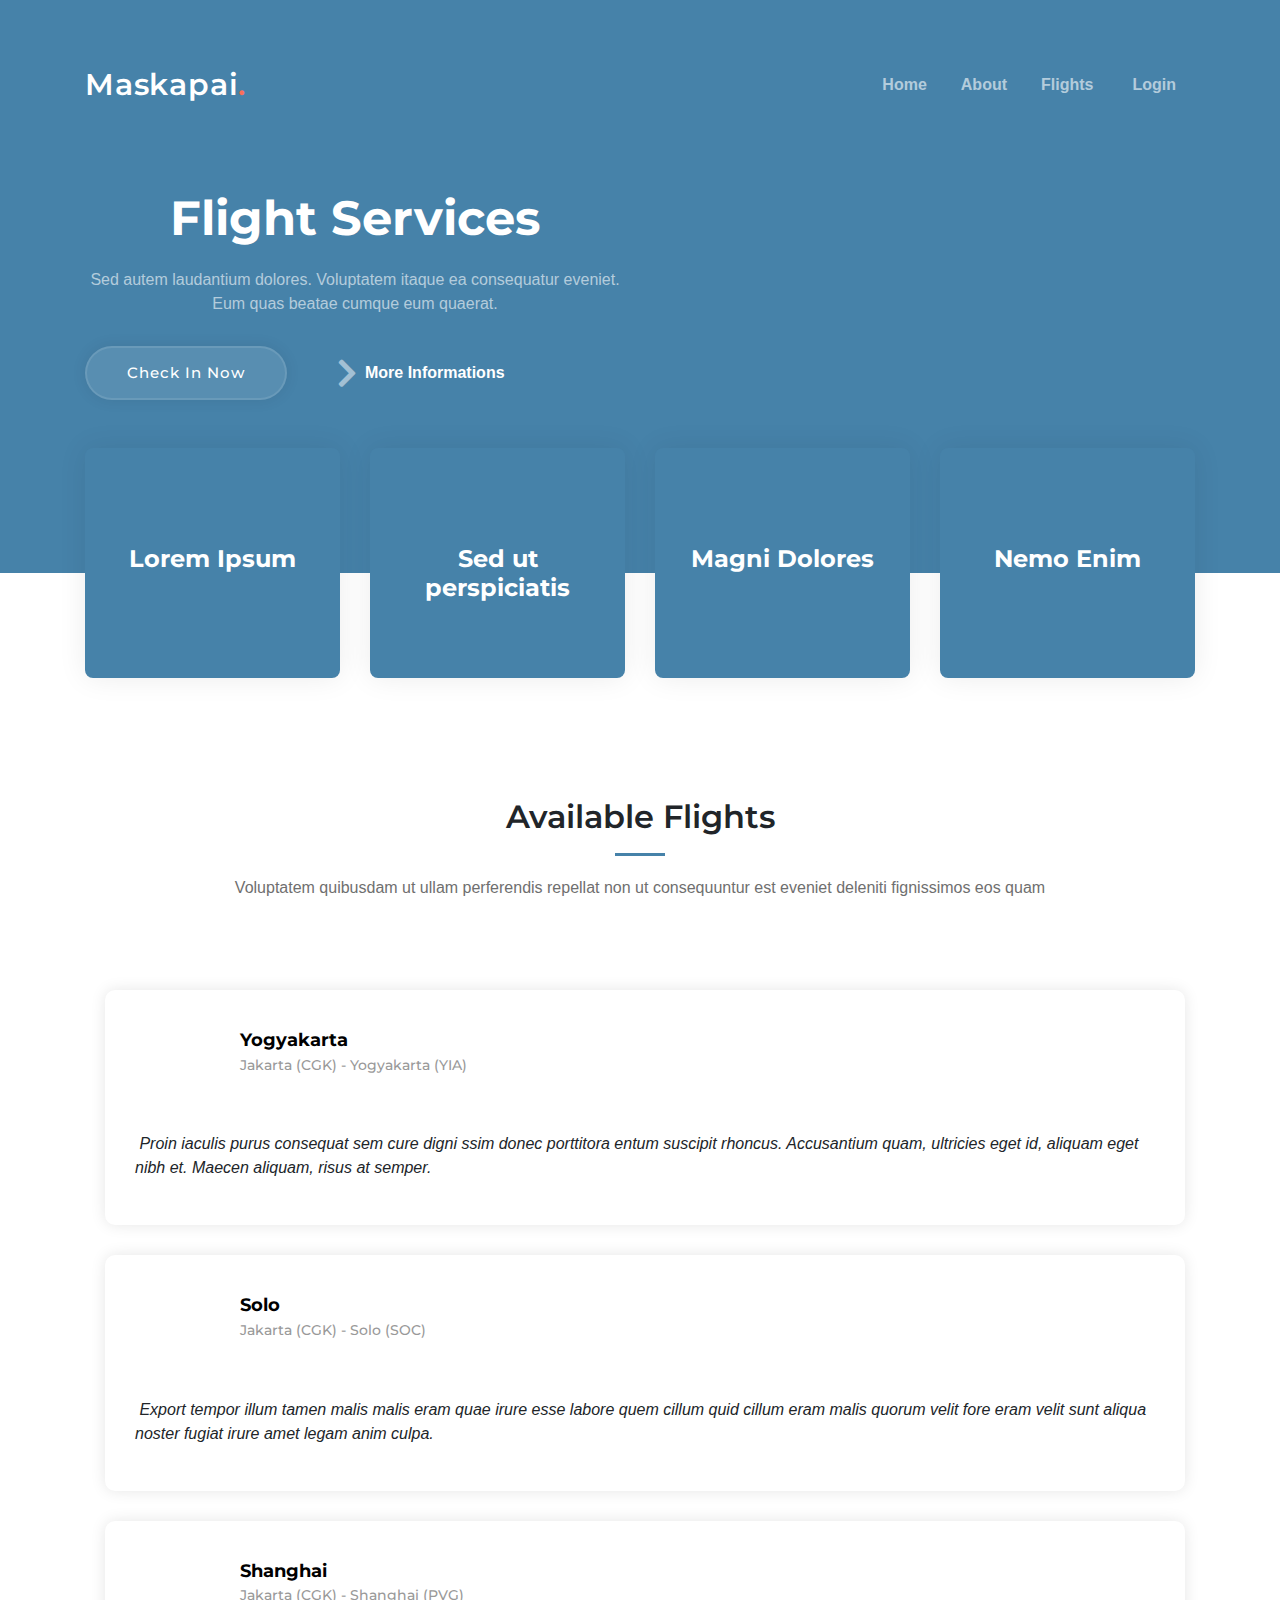
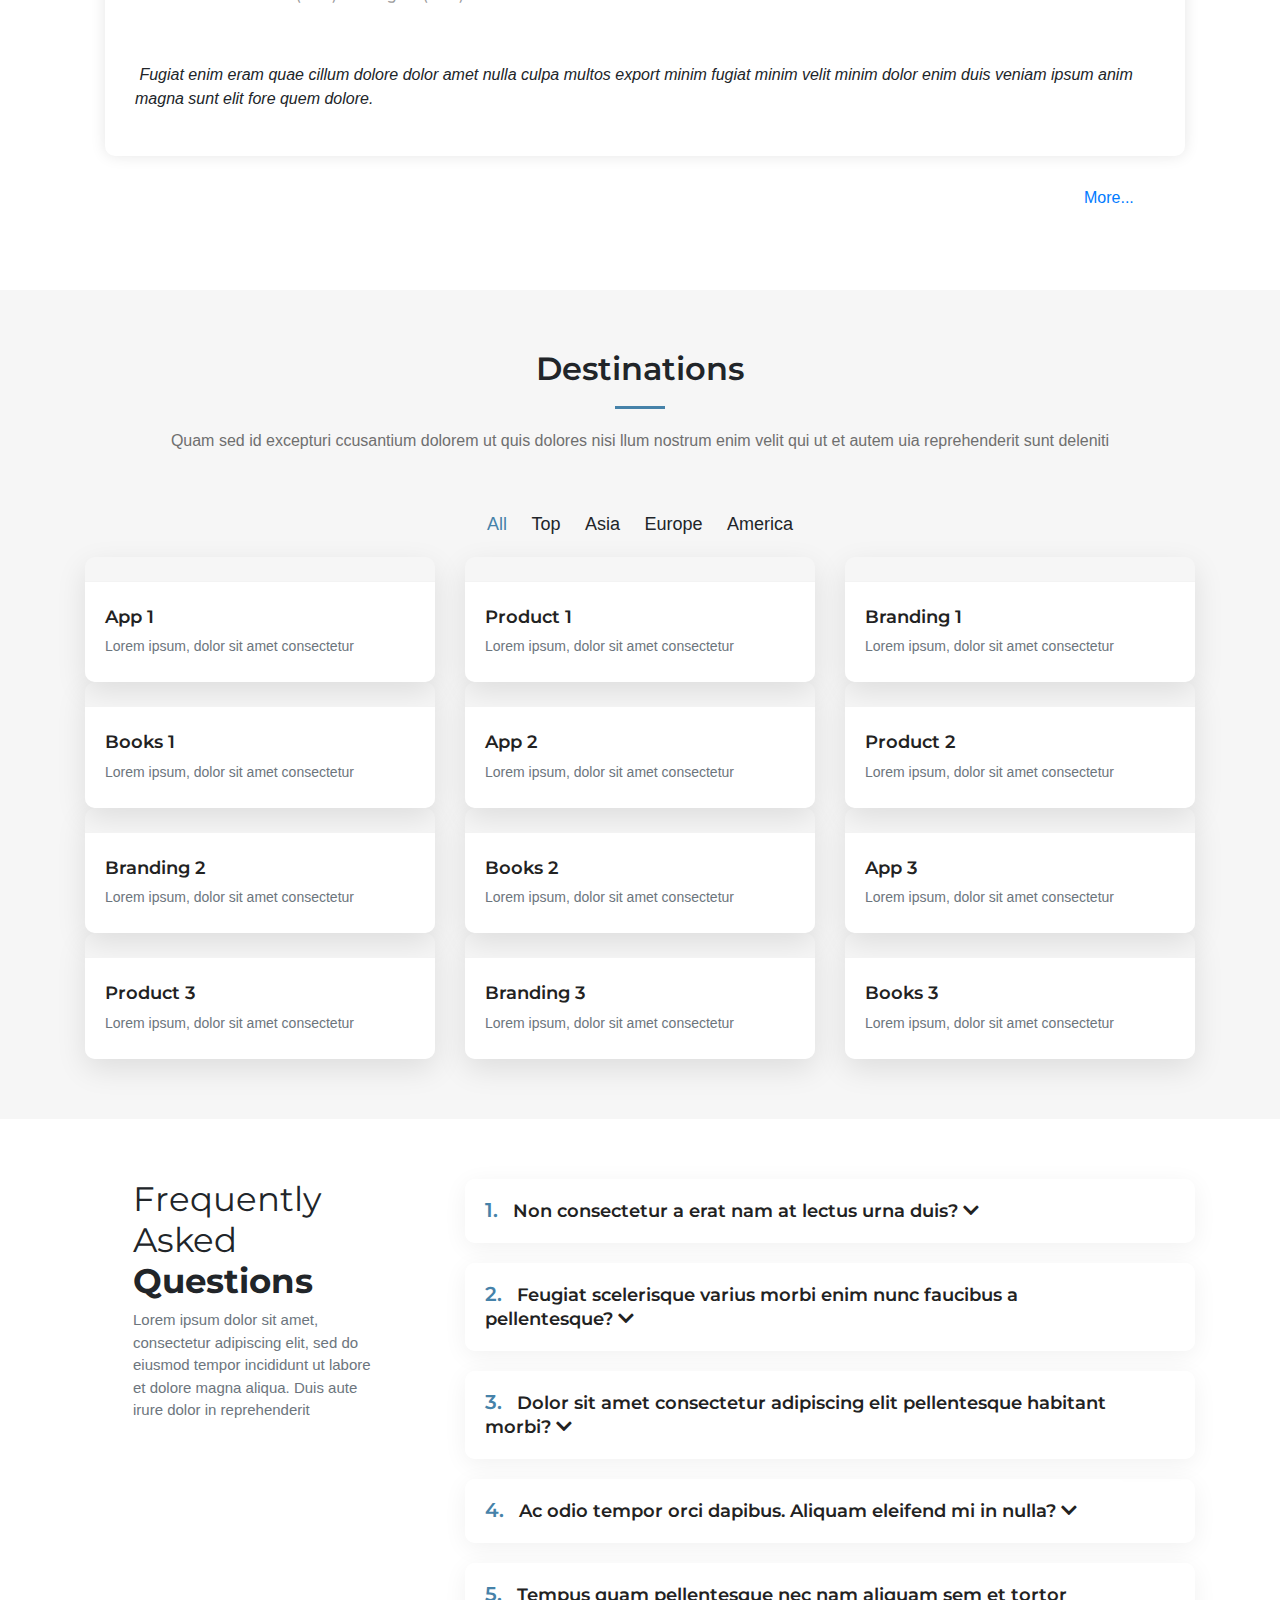
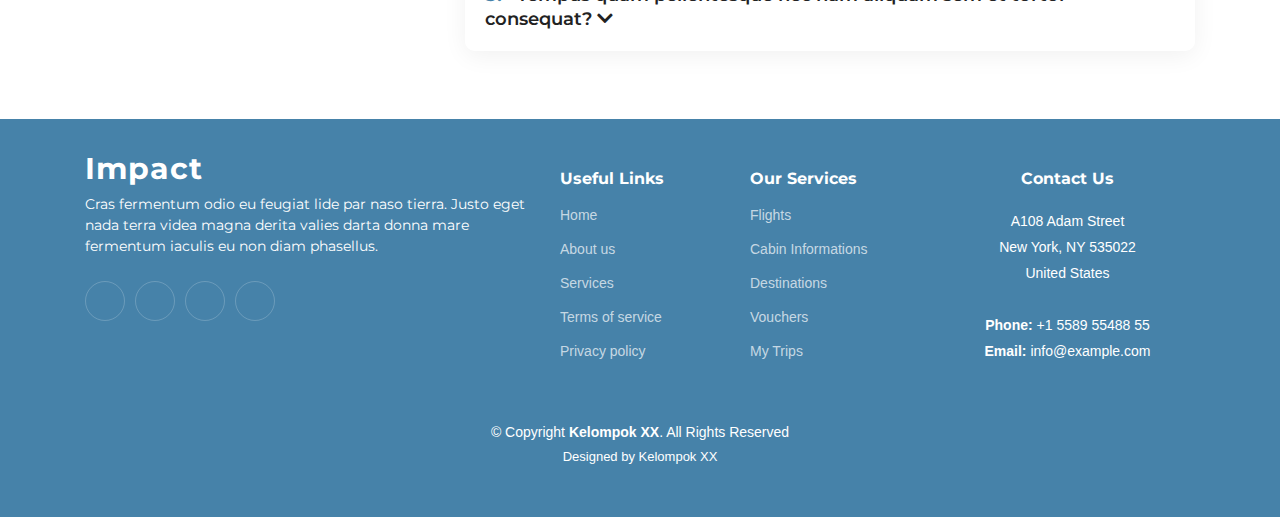
==== flights.html @ db15f9ae "up" ====
<!DOCTYPE html>
<html lang="en">

<head>
  <meta name="viewport" content="width=device-width, initial-scale=1.0">
  <title>Flights - Maskapai Penerbangan</title>
  <meta content="" name="description">
  <meta content="" name="keywords">

  <!-- Favicons -->
  <link href="assets/img/favicon.png" rel="icon">
  <link href="assets/img/apple-touch-icon.png" rel="apple-touch-icon">

  <!-- Google Fonts -->
  <link rel="preconnect" href="https://fonts.googleapis.com">
  <link rel="preconnect" href="https://fonts.gstatic.com" crossorigin>
  <link href="https://fonts.googleapis.com/css2?family=Open+Sans:ital,wght@0,300;0,400;0,500;0,600;0,700;1,300;1,400;1,600;1,700&family=Montserrat:ital,wght@0,300;0,400;0,500;0,600;0,700;1,300;1,400;1,500;1,600;1,700&family=Raleway:ital,wght@0,300;0,400;0,500;0,600;0,700;1,300;1,400;1,500;1,600;1,700&display=swap" rel="stylesheet">

  <!-- Template Main CSS File -->
  <link href="style.css" rel="stylesheet">

  <!-- Bootstrap CSS -->
  <link href="https://stackpath.bootstrapcdn.com/bootstrap/4.5.2/css/bootstrap.min.css" rel="stylesheet">
  <!-- Custom CSS -->
  <link href="flights.css" rel="stylesheet">
  <!-- Inside the <head> tag -->
  <link rel="stylesheet" href="https://cdnjs.cloudflare.com/ajax/libs/font-awesome/5.15.4/css/all.min.css">
</head>

<body>

  <!-- ======= Header ======= -->
  <section id="topbar" class="topbar d-flex align-items-center">
    <div class="container d-flex justify-content-center justify-content-md-between">
      <div class="social-links d-none d-md-flex align-items-center">
        <a href="#" class="twitter"><i class="bi bi-twitter"></i></a>
        <a href="#" class="facebook"><i class="bi bi-facebook"></i></a>
        <a href="#" class="instagram"><i class="bi bi-instagram"></i></a>
        <a href="#" class="linkedin"><i class="bi bi-linkedin"></i></i></a>
      </div>
    </div>
  </section><!-- End Top Bar -->

  <header id="header" class="header d-flex align-items-center">

    <div class="container-fluid container-xl d-flex align-items-center justify-content-between">
      <a href="index.html" class="logo d-flex align-items-center">
        <!-- Uncomment the line below if you also wish to use an image logo -->
        <!-- <img src="assets/img/logo.png" alt=""> -->
        <h1>Maskapai<span>.</span></h1>
      </a>
      <nav id="navbar" class="navbar">
        <ul>
          <li><a href="#">Home</a></li>
          <li><a href="#">About</a></li>
          <li class="dropdown"><a href="#"><span>Flights</span> <i class="bi bi-chevron-down dropdown-indicator"></i></a>
            <ul>
              <li><a href="#">Available Flights</a></li>
              <li class="dropdown"><a href="#destinations"><span>Destinations</span> <i class="bi bi-chevron-down dropdown-indicator"></i></a>
                <ul>
                  <li><a href="#">Top Destinations</a></li>
                  <li><a href="#">Asia</a></li>
                  <li><a href="#">Europe</a></li>
                  <li><a href="#">America</a></li>
                  <li><a href="#">Australia</a></li>
                  <li><a href="#">Africa</a></li>
                </ul>
              </li>
              <li><a href="#">Check In</a></li>
              <li><a href="#">Flight Informations</a></li>
              <li><a href="#">FAQ</a></li>
            </ul>
          </li>
          <li><a href="#">Login</a></li>
        </ul>
      </nav><!-- .navbar -->

      <i class="mobile-nav-toggle mobile-nav-show bi bi-list"></i>
      <i class="mobile-nav-toggle mobile-nav-hide d-none bi bi-x"></i>

    </div>
  </header><!-- End Header -->
  <!-- End Header -->

  <!-- ======= Hero Section ======= -->
  <section id="hero" class="hero">
    <div class="container position-relative">
      <div class="row gy-5" data-aos="fade-in">
        <div class="col-lg-6 order-2 order-lg-1 d-flex flex-column justify-content-center text-center text-lg-start">
          <h2>Flight Services</h2>
          <p>Sed autem laudantium dolores. Voluptatem itaque ea consequatur eveniet. Eum quas beatae cumque eum quaerat.</p>
          <div class="d-flex justify-content-center justify-content-lg-start">
            <a href="#" class="btn-get-started no-underline">Check In Now</a>
            <a href="#" class="glightbox btn-watch-video d-flex align-items-center no-underline"><i class="glightbox btn-watch-video d-flex align-items-center bi bi-play-circle fas fa-chevron-right"></i><span>More Informations</span></a>
          </div>
        </div>
        <div class="col-lg-6 order-1 order-lg-2">
          <img src="assets/img/hero-img.svg" class="img-fluid" alt="" data-aos="zoom-out" data-aos-delay="100">
        </div>
      </div>
    </div>

    <div class="icon-boxes position-relative">
      <div class="container position-relative">
        <div class="row gy-4 mt-5">

          <div class="col-xl-3 col-md-6" data-aos="fade-up" data-aos-delay="100">
            <div class="icon-box">
              <div class="icon"><i class="bi bi-easel"></i></div>
              <h4 class="title"><a href="" class="stretched-link">Lorem Ipsum</a></h4>
            </div>
          </div><!--End Icon Box -->

          <div class="col-xl-3 col-md-6" data-aos="fade-up" data-aos-delay="200">
            <div class="icon-box">
              <div class="icon"><i class="bi bi-gem"></i></div>
              <h4 class="title"><a href="" class="stretched-link">Sed ut perspiciatis</a></h4>
            </div>
          </div><!--End Icon Box -->

          <div class="col-xl-3 col-md-6" data-aos="fade-up" data-aos-delay="300">
            <div class="icon-box">
              <div class="icon"><i class="bi bi-geo-alt"></i></div>
              <h4 class="title"><a href="" class="stretched-link">Magni Dolores</a></h4>
            </div>
          </div><!--End Icon Box -->

          <div class="col-xl-3 col-md-6" data-aos="fade-up" data-aos-delay="500">
            <div class="icon-box">
              <div class="icon"><i class="bi bi-command"></i></div>
              <h4 class="title"><a href="" class="stretched-link">Nemo Enim</a></h4>
            </div>
          </div><!--End Icon Box -->

        </div>
      </div>
    </div>

    </div>
  </section>
  <!-- End Hero Section -->

  <main id="main">

    <!-- ======= availables Section ======= -->
    <section id="availables" class="availables">
      <div class="container" data-aos="fade-up">

        <div class="section-header">
          <h2>Available Flights</h2>
          <p>Voluptatem quibusdam ut ullam perferendis repellat non ut consequuntur est eveniet deleniti fignissimos eos quam</p>
        </div>

        <div class="slides-3 swiper" data-aos="fade-up" data-aos-delay="100">
          <div class="swiper-wrapper">

            <div class="swiper-slide">
              <div class="available-wrap">
                <div class="available-item">
                  <div class="d-flex align-items-center">
                    <img src="assets/img/availables/availables-1.jpg" class="available-img flex-shrink-0" alt="">
                    <div>
                      <h3>Yogyakarta</h3>
                      <h4>Jakarta (CGK) - Yogyakarta (YIA)</h4>
                      <div class="stars">
                        <i class="bi bi-star-fill"></i><i class="bi bi-star-fill"></i><i class="bi bi-star-fill"></i><i class="bi bi-star-fill"></i><i class="bi bi-star-fill"></i>
                      </div>
                    </div>
                  </div>
                  <p>
                    <i class="bi bi-quote quote-icon-left"></i>
                    Proin iaculis purus consequat sem cure digni ssim donec porttitora entum suscipit rhoncus. Accusantium quam, ultricies eget id, aliquam eget nibh et. Maecen aliquam, risus at semper.
                    <i class="bi bi-quote quote-icon-right"></i>
                  </p>
                </div>
              </div>
            </div><!-- End available item -->

            <div class="swiper-slide">
              <div class="available-wrap">
                <div class="available-item">
                  <div class="d-flex align-items-center">
                    <img src="assets/img/availables/availables-2.jpg" class="available-img flex-shrink-0" alt="">
                    <div>
                      <h3>Solo</h3>
                      <h4>Jakarta (CGK) - Solo (SOC)</h4>
                      <div class="stars">
                        <i class="bi bi-star-fill"></i><i class="bi bi-star-fill"></i><i class="bi bi-star-fill"></i><i class="bi bi-star-fill"></i><i class="bi bi-star-fill"></i>
                      </div>
                    </div>
                  </div>
                  <p>
                    <i class="bi bi-quote quote-icon-left"></i>
                    Export tempor illum tamen malis malis eram quae irure esse labore quem cillum quid cillum eram malis quorum velit fore eram velit sunt aliqua noster fugiat irure amet legam anim culpa.
                    <i class="bi bi-quote quote-icon-right"></i>
                  </p>
                </div>
              </div>
            </div><!-- End available item -->

            <div class="swiper-slide">
              <div class="available-wrap">
                <div class="available-item">
                  <div class="d-flex align-items-center">
                    <img src="assets/img/availables/availables-4.jpg" class="available-img flex-shrink-0" alt="">
                    <div>
                      <h3>Shanghai</h3>
                      <h4>Jakarta (CGK) - Shanghai (PVG)</h4>
                      <div class="stars">
                        <i class="bi bi-star-fill"></i><i class="bi bi-star-fill"></i><i class="bi bi-star-fill"></i><i class="bi bi-star-fill"></i><i class="bi bi-star-fill"></i>
                      </div>
                    </div>
                  </div>
                  <p>
                    <i class="bi bi-quote quote-icon-left"></i>
                    Fugiat enim eram quae cillum dolore dolor amet nulla culpa multos export minim fugiat minim velit minim dolor enim duis veniam ipsum anim magna sunt elit fore quem dolore.
                    <i class="bi bi-quote quote-icon-right"></i>
                  </p>
                </div>
              </div>
            </div><!-- End available item -->
            
            <a href="" style="margin-left: 90%;"><span>More...</span></a>

          </div>
          <div class="swiper-pagination"></div>
        </div>

      </div>
    </section><!-- End availables Section -->

    <!-- ======= destinations Section ======= -->
    <section id="destinations" class="destinations sections-bg">
      <div class="container" data-aos="fade-up">

        <div class="section-header">
          <h2>Destinations</h2>
          <p>Quam sed id excepturi ccusantium dolorem ut quis dolores nisi llum nostrum enim velit qui ut et autem uia reprehenderit sunt deleniti</p>
        </div>

        <div class="destinations-isotope" data-destinations-filter="*" data-destinations-layout="masonry" data-destinations-sort="original-order" data-aos="fade-up" data-aos-delay="100">

          <div>
            <ul class="destinations-flters">
              <li class="filter-active">All</li>
              <li data-filter="filter-top">Top</li>
              <li data-filter="filter-asia">Asia</li>
              <li data-filter="filter-europe">Europe</li>
              <li data-filter="filter-america">America</li>
            </ul><!-- End destinations Filters -->
          </div>

          <div class="row gy-4 destinations-container">

            <div class="col-xl-4 col-md-6 destinations-item filter-top">
              <div class="destinations-wrap">
                <a href="assets/img/destinations/app-1.jpg" class="glightbox"><img src="assets/img/destinations/app-1.jpg" class="img-fluid" alt=""></a>
                <div class="destinations-info">
                  <h4><a href="" title="More Details">App 1</a></h4>
                  <p>Lorem ipsum, dolor sit amet consectetur</p>
                </div>
              </div>
            </div><!-- End destinations Item -->

            <div class="col-xl-4 col-md-6 destinations-item filter-asia">
              <div class="destinations-wrap">
                <a href="assets/img/destinations/product-1.jpg" class="glightbox"><img src="assets/img/destinations/product-1.jpg" class="img-fluid" alt=""></a>
                <div class="destinations-info">
                  <h4><a href="" title="More Details">Product 1</a></h4>
                  <p>Lorem ipsum, dolor sit amet consectetur</p>
                </div>
              </div>
            </div><!-- End destinations Item -->

            <div class="col-xl-4 col-md-6 destinations-item filter-europe">
              <div class="destinations-wrap">
                <a href="assets/img/destinations/branding-1.jpg" class="glightbox"><img src="assets/img/destinations/branding-1.jpg" class="img-fluid" alt=""></a>
                <div class="destinations-info">
                  <h4><a href="" title="More Details">Branding 1</a></h4>
                  <p>Lorem ipsum, dolor sit amet consectetur</p>
                </div>
              </div>
            </div><!-- End destinations Item -->

            <div class="col-xl-4 col-md-6 destinations-item filter-america">
              <div class="destinations-wrap">
                <a href="assets/img/destinations/books-1.jpg" class="glightbox"><img src="assets/img/destinations/books-1.jpg" class="img-fluid" alt=""></a>
                <div class="destinations-info">
                  <h4><a href="" title="More Details">Books 1</a></h4>
                  <p>Lorem ipsum, dolor sit amet consectetur</p>
                </div>
              </div>
            </div><!-- End destinations Item -->

            <div class="col-xl-4 col-md-6 destinations-item filter-top">
              <div class="destinations-wrap">
                <a href="assets/img/destinations/app-2.jpg" class="glightbox"><img src="assets/img/destinations/app-2.jpg" class="img-fluid" alt=""></a>
                <div class="destinations-info">
                  <h4><a href="" title="More Details">App 2</a></h4>
                  <p>Lorem ipsum, dolor sit amet consectetur</p>
                </div>
              </div>
            </div><!-- End destinations Item -->

            <div class="col-xl-4 col-md-6 destinations-item filter-asia">
              <div class="destinations-wrap">
                <a href="assets/img/destinations/product-2.jpg" class="glightbox"><img src="assets/img/destinations/product-2.jpg" class="img-fluid" alt=""></a>
                <div class="destinations-info">
                  <h4><a href="" title="More Details">Product 2</a></h4>
                  <p>Lorem ipsum, dolor sit amet consectetur</p>
                </div>
              </div>
            </div><!-- End destinations Item -->

            <div class="col-xl-4 col-md-6 destinations-item filter-europe">
              <div class="destinations-wrap">
                <a href="assets/img/destinations/branding-2.jpg" class="glightbox"><img src="assets/img/destinations/branding-2.jpg" class="img-fluid" alt=""></a>
                <div class="destinations-info">
                  <h4><a href="" title="More Details">Branding 2</a></h4>
                  <p>Lorem ipsum, dolor sit amet consectetur</p>
                </div>
              </div>
            </div><!-- End destinations Item -->

            <div class="col-xl-4 col-md-6 destinations-item filter-america">
              <div class="destinations-wrap">
                <a href="assets/img/destinations/books-2.jpg" class="glightbox"><img src="assets/img/destinations/books-2.jpg" class="img-fluid" alt=""></a>
                <div class="destinations-info">
                  <h4><a href="" title="More Details">Books 2</a></h4>
                  <p>Lorem ipsum, dolor sit amet consectetur</p>
                </div>
              </div>
            </div><!-- End destinations Item -->

            <div class="col-xl-4 col-md-6 destinations-item filter-top">
              <div class="destinations-wrap">
                <a href="assets/img/destinations/app-3.jpg" class="glightbox"><img src="assets/img/destinations/app-3.jpg" class="img-fluid" alt=""></a>
                <div class="destinations-info">
                  <h4><a href="" title="More Details">App 3</a></h4>
                  <p>Lorem ipsum, dolor sit amet consectetur</p>
                </div>
              </div>
            </div><!-- End destinations Item -->

            <div class="col-xl-4 col-md-6 destinations-item filter-asia">
              <div class="destinations-wrap">
                <a href="assets/img/destinations/product-3.jpg" class="glightbox"><img src="assets/img/destinations/product-3.jpg" class="img-fluid" alt=""></a>
                <div class="destinations-info">
                  <h4><a href="" title="More Details">Product 3</a></h4>
                  <p>Lorem ipsum, dolor sit amet consectetur</p>
                </div>
              </div>
            </div><!-- End destinations Item -->

            <div class="col-xl-4 col-md-6 destinations-item filter-europe">
              <div class="destinations-wrap">
                <a href="assets/img/destinations/branding-3.jpg" class="glightbox"><img src="assets/img/destinations/branding-3.jpg" class="img-fluid" alt=""></a>
                <div class="destinations-info">
                  <h4><a href="" title="More Details">Branding 3</a></h4>
                  <p>Lorem ipsum, dolor sit amet consectetur</p>
                </div>
              </div>
            </div><!-- End destinations Item -->

            <div class="col-xl-4 col-md-6 destinations-item filter-america">
              <div class="destinations-wrap">
                <a href="assets/img/destinations/books-3.jpg" class="glightbox"><img src="assets/img/destinations/books-3.jpg" class="img-fluid" alt=""></a>
                <div class="destinations-info">
                  <h4><a href="" title="More Details">Books 3</a></h4>
                  <p>Lorem ipsum, dolor sit amet consectetur</p>
                </div>
              </div>
            </div><!-- End destinations Item -->

          </div><!-- End destinations Container -->

        </div>

      </div>
    </section><!-- End destinations Section -->

    <!-- ======= Frequently Asked Questions Section ======= -->
    <section id="faq" class="faq">
      <div class="container" data-aos="fade-up">

        <div class="row gy-4">

          <div class="col-lg-4">
            <div class="content px-xl-5">
              <h3>Frequently Asked <strong>Questions</strong></h3>
              <p>
                Lorem ipsum dolor sit amet, consectetur adipiscing elit, sed do eiusmod tempor incididunt ut labore et dolore magna aliqua. Duis aute irure dolor in reprehenderit
              </p>
            </div>
          </div>

          <div class="col-lg-8">

            <div class="accordion accordion-flush" id="faqlist" data-aos="fade-up" data-aos-delay="100">

              <div class="accordion-item">
                <h3 class="accordion-header">
                  <button class="accordion-button collapsed" onclick="toggleAnswer('faq-content-1', 'arrow1')">
                    <span class="num">1.</span>
                    Non consectetur a erat nam at lectus urna duis?
                    <i class="fas fa-chevron-down arrow" id="arrow1"></i>
                  </button>
                </h3>
                <div id="faq-content-1" class="accordion-collapse collapse">
                  <div class="accordion-body">
                    Feugiat pretium nibh ipsum consequat. Tempus iaculis urna id volutpat lacus laoreet non curabitur gravida. Venenatis lectus magna fringilla urna porttitor rhoncus dolor purus non.
                  </div>
                </div>
              </div><!-- # Faq item-->

              <div class="accordion-item">
                <h3 class="accordion-header">
                  <button class="accordion-button collapsed" type="button" onclick="toggleAnswer('faq-content-2', 'arrow2')">
                    <span class="num">2.</span>
                    Feugiat scelerisque varius morbi enim nunc faucibus a pellentesque?
                    <i class="fas fa-chevron-down arrow" id="arrow2"></i>
                  </button>
                </h3>
                <div id="faq-content-2" class="accordion-collapse collapse">
                  <div class="accordion-body">
                    Dolor sit amet consectetur adipiscing elit pellentesque habitant morbi. Id interdum velit laoreet id donec ultrices. Fringilla phasellus faucibus scelerisque eleifend donec pretium. Est pellentesque elit ullamcorper dignissim. Mauris ultrices eros in cursus turpis massa tincidunt dui.
                  </div>
                </div>
              </div><!-- # Faq item-->

              <div class="accordion-item">
                <h3 class="accordion-header">
                  <button class="accordion-button collapsed" type="button" onclick="toggleAnswer('faq-content-3', 'arrow3')">
                    <span class="num">3.</span>
                    Dolor sit amet consectetur adipiscing elit pellentesque habitant morbi?
                    <i class="fas fa-chevron-down arrow" id="arrow3"></i>
                  </button>
                </h3>
                <div id="faq-content-3" class="accordion-collapse collapse">
                  <div class="accordion-body">
                    Eleifend mi in nulla posuere sollicitudin aliquam ultrices sagittis orci. Faucibus pulvinar elementum integer enim. Sem nulla pharetra diam sit amet nisl suscipit. Rutrum tellus pellentesque eu tincidunt. Lectus urna duis convallis convallis tellus. Urna molestie at elementum eu facilisis sed odio morbi quis
                  </div>
                </div>
              </div><!-- # Faq item-->

              <div class="accordion-item">
                <h3 class="accordion-header">
                  <button class="accordion-button collapsed" type="button" onclick="toggleAnswer('faq-content-4', 'arrow4')">
                    <span class="num">4.</span>
                    Ac odio tempor orci dapibus. Aliquam eleifend mi in nulla?
                    <i class="fas fa-chevron-down arrow" id="arrow4"></i>
                  </button>
                </h3>
                <div id="faq-content-4" class="accordion-collapse collapse">
                  <div class="accordion-body">
                    Dolor sit amet consectetur adipiscing elit pellentesque habitant morbi. Id interdum velit laoreet id donec ultrices. Fringilla phasellus faucibus scelerisque eleifend donec pretium. Est pellentesque elit ullamcorper dignissim. Mauris ultrices eros in cursus turpis massa tincidunt dui.
                  </div>
                </div>
              </div><!-- # Faq item-->

              <div class="accordion-item">
                <h3 class="accordion-header">
                  <button class="accordion-button collapsed" type="button" onclick="toggleAnswer('faq-content-5', 'arrow5')">
                    <span class="num">5.</span>
                    Tempus quam pellentesque nec nam aliquam sem et tortor consequat?
                    <i class="fas fa-chevron-down arrow" id="arrow5"></i>
                  </button>
                </h3>
                <div id="faq-content-5" class="accordion-collapse collapse">
                  <div class="accordion-body">
                    Molestie a iaculis at erat pellentesque adipiscing commodo. Dignissim suspendisse in est ante in. Nunc vel risus commodo viverra maecenas accumsan. Sit amet nisl suscipit adipiscing bibendum est. Purus gravida quis blandit turpis cursus in
                  </div>
                </div>
              </div><!-- # Faq item-->

            </div>

          </div>
        </div>

      </div>
    </section><!-- End Frequently Asked Questions Section -->

  </main><!-- End #main -->

  <!-- ======= Footer ======= -->
  <footer id="footer" class="footer">

    <div class="container">
      <div class="row gy-4">
        <div class="col-lg-5 col-md-12 footer-info">
          <a href="index.html" class="logo d-flex align-items-center">
            <span>Impact</span>
          </a>
          <p>Cras fermentum odio eu feugiat lide par naso tierra. Justo eget nada terra videa magna derita valies darta donna mare fermentum iaculis eu non diam phasellus.</p>
          <div class="social-links d-flex mt-4">
            <a href="#" class="twitter"><i class="bi bi-twitter"></i></a>
            <a href="#" class="facebook"><i class="bi bi-facebook"></i></a>
            <a href="#" class="instagram"><i class="bi bi-instagram"></i></a>
            <a href="#" class="linkedin"><i class="bi bi-linkedin"></i></a>
          </div>
        </div>

        <div class="col-lg-2 col-6 footer-links">
          <h4>Useful Links</h4>
          <ul>
            <li><a href="#">Home</a></li>
            <li><a href="#">About us</a></li>
            <li><a href="#">Services</a></li>
            <li><a href="#">Terms of service</a></li>
            <li><a href="#">Privacy policy</a></li>
          </ul>
        </div>

        <div class="col-lg-2 col-6 footer-links">
          <h4>Our Services</h4>
          <ul>
            <li><a href="#">Flights</a></li>
            <li><a href="#">Cabin Informations</a></li>
            <li><a href="#">Destinations</a></li>
            <li><a href="#">Vouchers</a></li>
            <li><a href="#">My Trips</a></li>
          </ul>
        </div>

        <div class="col-lg-3 col-md-12 footer-contact text-center text-md-start">
          <h4>Contact Us</h4>
          <p>
            A108 Adam Street <br>
            New York, NY 535022<br>
            United States <br><br>
            <strong>Phone:</strong> +1 5589 55488 55<br>
            <strong>Email:</strong> info@example.com<br>
          </p>

        </div>

      </div>
    </div>

    <div class="container mt-4">
      <div class="copyright">
        &copy; Copyright <strong><span>Kelompok XX</span></strong>. All Rights Reserved
      </div>
      <div class="credits">
        Designed by Kelompok XX</a>
      </div>
    </div>

  </footer><!-- End Footer -->
  <!-- End Footer -->

    <!-- Bootstrap JS and jQuery -->
    <script src="https://code.jquery.com/jquery-3.5.1.slim.min.js"></script>
    <script src="https://cdn.jsdelivr.net/npm/@popperjs/core@2.10.2/dist/umd/popper.min.js"></script>
    <script src="https://stackpath.bootstrapcdn.com/bootstrap/4.5.2/js/bootstrap.min.js"></script>

  <!-- Template Main JS File -->
  <script src="scripts.js"></script>

</body>

</html>
---- style.css ----
:root {
    --font-default: "Open Sans", system-ui, -apple-system, "Segoe UI", Roboto, "Helvetica Neue", Arial, "Noto Sans", "Liberation Sans", sans-serif, "Apple Color Emoji", "Segoe UI Emoji", "Segoe UI Symbol", "Noto Color Emoji";
    --font-primary: "Montserrat", sans-serif;
    --font-secondary: "Poppins", sans-serif;
  }
  
  /* Colors */
  :root {
    --color-default: #222222;
    --color-primary: #4682A9;
    --color-secondary: #f85a40;
  }
  
  /* Smooth scroll behavior */
  :root {
    scroll-behavior: smooth;
  }
  
  /*--------------------------------------------------------------
  # General
  --------------------------------------------------------------*/
  body {
    font-family: var(--font-default);
    color: var(--color-default);
  }
  
  a {
    color: var(--color-primary);
    text-decoration: none;
  }
  
  a:hover {
    color: #00b6a1;
    text-decoration: none;
  }
  
  h1,
  h2,
  h3,
  h4,
  h5,
  h6 {
    font-family: var(--font-primary);
  }
  
  /*--------------------------------------------------------------
  # Sections & Section Header
  --------------------------------------------------------------*/
  section {
    padding: 60px 0;
    overflow: hidden;
  }
  
  .sections-bg {
    background-color: #f6f6f6;
  }
  
  .section-header {
    text-align: center;
    padding-bottom: 60px;
  }
  
  .section-header h2 {
    font-size: 32px;
    font-weight: 600;
    margin-bottom: 20px;
    padding-bottom: 20px;
    position: relative;
  }
  
  .section-header h2:after {
    content: "";
    position: absolute;
    display: block;
    width: 50px;
    height: 3px;
    background: var(--color-primary);
    left: 0;
    right: 0;
    bottom: 0;
    margin: auto;
  }
  
  .section-header p {
    margin-bottom: 0;
    color: #6f6f6f;
  }
  
  /*--------------------------------------------------------------
  # Breadcrumbs
  --------------------------------------------------------------*/
  .breadcrumbs .page-header {
    padding: 60px 0 60px 0;
    min-height: 20vh;
    position: relative;
    background-color: var(--color-primary);
  }
  
  .breadcrumbs .page-header h2 {
    font-size: 56px;
    font-weight: 500;
    color: #fff;
    font-family: var(--font-secondary);
  }
  
  .breadcrumbs .page-header p {
    color: rgba(255, 255, 255, 0.8);
  }
  
  .breadcrumbs nav {
    background-color: #f6f6f6;
    padding: 20px 0;
  }
  
  .breadcrumbs nav ol {
    display: flex;
    flex-wrap: wrap;
    list-style: none;
    margin: 0;
    padding: 0;
    font-size: 16px;
    font-weight: 600;
    color: var(--color-default);
  }
  
  .breadcrumbs nav ol a {
    color: var(--color-primary);
    transition: 0.3s;
  }
  
  .breadcrumbs nav ol a:hover {
    text-decoration: underline;
  }
  
  .breadcrumbs nav ol li+li {
    padding-left: 10px;
  }
  
  .breadcrumbs nav ol li+li::before {
    display: inline-block;
    padding-right: 10px;
    color: var(--color-secondary);
    content: "/";
  }
  
  /*--------------------------------------------------------------
  # Scroll top button
  --------------------------------------------------------------*/
  .scroll-top {
    position: fixed;
    visibility: hidden;
    opacity: 0;
    right: 15px;
    bottom: -15px;
    z-index: 99999;
    background: var(--color-secondary);
    width: 44px;
    height: 44px;
    border-radius: 50px;
    transition: all 0.4s;
  }
  
  .scroll-top i {
    font-size: 24px;
    color: #fff;
    line-height: 0;
  }
  
  .scroll-top:hover {
    background: rgba(248, 90, 64, 0.8);
    color: #fff;
  }
  
  .scroll-top.active {
    visibility: visible;
    opacity: 1;
    bottom: 15px;
  }
  
  
  /*--------------------------------------------------------------
  # Preloader
  --------------------------------------------------------------*/
  #preloader {
    position: fixed;
    inset: 0;
    z-index: 999999;
    overflow: hidden;
    background: #fff;
    transition: all 0.6s ease-out;
  }
  
  #preloader:before {
    content: "";
    position: fixed;
    top: calc(50% - 30px);
    left: calc(50% - 30px);
    border: 6px solid #fff;
    border-color: var(--color-primary) transparent var(--color-primary) transparent;
    border-radius: 50%;
    width: 60px;
    height: 60px;
    animation: animate-preloader 1.5s linear infinite;
  }
  
  @keyframes animate-preloader {
    0% {
      transform: rotate(0deg);
    }
  
    100% {
      transform: rotate(360deg);
    }
  }
  
  /*--------------------------------------------------------------
  # Disable aos animation delay on mobile devices
  --------------------------------------------------------------*/
  @media screen and (max-width: 768px) {
    [data-aos-delay] {
      transition-delay: 0 !important;
    }
  }
  
  /*--------------------------------------------------------------
  # Header
  --------------------------------------------------------------*/
  .topbar {
    background: #4682A9;
    height: 40px;
    font-size: 14px;
    transition: all 0.5s;
    color: #fff;
    padding: 0;
  }
  
  .topbar .contact-info i {
    font-style: normal;
    color: #fff;
    line-height: 0;
  }
  
  .topbar .contact-info i a,
  .topbar .contact-info i span {
    padding-left: 5px;
    color: #fff;
  }
  
  @media (max-width: 575px) {
  
    .topbar .contact-info i a,
    .topbar .contact-info i span {
      font-size: 13px;
    }
  }
  
  .topbar .contact-info i a {
    line-height: 0;
    transition: 0.3s;
  }
  
  .topbar .contact-info i a:hover {
    color: #fff;
    text-decoration: underline;
  }
  
  .topbar .social-links a {
    color: rgba(255, 255, 255, 0.7);
    line-height: 0;
    transition: 0.3s;
    margin-left: 20px;
  }
  
  .topbar .social-links a:hover {
    color: #fff;
  }
  
  .header {
    transition: all 0.5s;
    z-index: 997;
    height: 90px;
    background-color: var(--color-primary);
  }
  
  .header.sticked {
    position: fixed;
    top: 0;
    right: 0;
    left: 0;
    height: 70px;
    box-shadow: 0px 2px 20px rgba(0, 0, 0, 0.1);
  }
  
  .header .logo img {
    max-height: 40px;
    margin-right: 6px;
  }
  
  .header .logo h1 {
    font-size: 30px;
    margin: 0;
    font-weight: 600;
    letter-spacing: 0.8px;
    color: #fff;
    font-family: var(--font-primary);
  }
  
  .header .logo h1 span {
    color: #f96f59;
  }
  
  .sticked-header-offset {
    margin-top: 70px;
  }
  
  section {
    scroll-margin-top: 70px;
  }
  
  /*--------------------------------------------------------------
  # Desktop Navigation
  --------------------------------------------------------------*/
  @media (min-width: 1280px) {
    .navbar {
      padding: 0;
    }
  
    .navbar ul {
      margin: 0;
      padding: 0;
      display: flex;
      list-style: none;
      align-items: center;
    }
  
    .navbar li {
      position: relative;
    }
  
    .navbar>ul>li {
      white-space: nowrap;
      padding: 10px 0 10px 28px;
    }
  
    .navbar a,
    .navbar a:focus {
      display: flex;
      align-items: center;
      justify-content: space-between;
      padding: 0 3px;
      font-family: var(--font-secondary);
      font-size: 16px;
      font-weight: 600;
      color: rgba(255, 255, 255, 0.6);
      white-space: nowrap;
      transition: 0.3s;
      position: relative;
    }
  
    .navbar a i,
    .navbar a:focus i {
      font-size: 12px;
      line-height: 0;
      margin-left: 5px;
    }
  
    .navbar>ul>li>a:before {
      content: "";
      position: absolute;
      width: 100%;
      height: 2px;
      bottom: -6px;
      left: 0;
      background-color: var(--color-secondary);
      visibility: hidden;
      width: 0px;
      transition: all 0.3s ease-in-out 0s;
    }
  
    .navbar a:hover:before,
    .navbar li:hover>a:before,
    .navbar .active:before {
      visibility: visible;
      width: 100%;
    }
  
    .navbar a:hover,
    .navbar .active,
    .navbar .active:focus,
    .navbar li:hover>a {
      color: #fff;
    }
  
    .navbar .dropdown ul {
      display: block;
      position: absolute;
      left: 28px;
      top: calc(100% + 30px);
      margin: 0;
      padding: 10px 0;
      z-index: 99;
      opacity: 0;
      visibility: hidden;
      background: #fff;
      box-shadow: 0px 0px 30px rgba(127, 137, 161, 0.25);
      transition: 0.3s;
      border-radius: 4px;
    }
  
    .navbar .dropdown ul li {
      min-width: 200px;
    }
  
    .navbar .dropdown ul a {
      padding: 10px 20px;
      font-size: 15px;
      text-transform: none;
      font-weight: 600;
      color: #4682A9;
    }
  
    .navbar .dropdown ul a i {
      font-size: 12px;
    }
  
    .navbar .dropdown ul a:hover,
    .navbar .dropdown ul .active:hover,
    .navbar .dropdown ul li:hover>a {
      color: var(--color-secondary);
    }
  
    .navbar .dropdown:hover>ul {
      opacity: 1;
      top: 100%;
      visibility: visible;
    }
  
    .navbar .dropdown .dropdown ul {
      top: 0;
      left: calc(100% - 30px);
      visibility: hidden;
    }
  
    .navbar .dropdown .dropdown:hover>ul {
      opacity: 1;
      top: 0;
      left: 100%;
      visibility: visible;
    }
  }
  
  @media (min-width: 1280px) and (max-width: 1366px) {
    .navbar .dropdown .dropdown ul {
      left: -90%;
    }
  
    .navbar .dropdown .dropdown:hover>ul {
      left: -100%;
    }
  }
  
  @media (min-width: 1280px) {
  
    .mobile-nav-show,
    .mobile-nav-hide {
      display: none;
    }
  }
  
  /*--------------------------------------------------------------
  # Mobile Navigation
  --------------------------------------------------------------*/
  @media (max-width: 1279px) {
    .navbar {
      position: fixed;
      top: 0;
      right: -100%;
      width: 100%;
      max-width: 400px;
      bottom: 0;
      transition: 0.3s;
      z-index: 9997;
    }
  
    .navbar ul {
      position: absolute;
      inset: 0;
      padding: 50px 0 10px 0;
      margin: 0;
      background: rgba(0, 131, 116, 0.9);
      overflow-y: auto;
      transition: 0.3s;
      z-index: 9998;
    }
  
    .navbar a,
    .navbar a:focus {
      display: flex;
      align-items: center;
      justify-content: space-between;
      padding: 10px 20px;
      font-family: var(--font-primary);
      font-size: 15px;
      font-weight: 600;
      color: rgba(255, 255, 255, 0.7);
      white-space: nowrap;
      transition: 0.3s;
    }
  
    .navbar a i,
    .navbar a:focus i {
      font-size: 12px;
      line-height: 0;
      margin-left: 5px;
    }
  
    .navbar a:hover,
    .navbar .active,
    .navbar .active:focus,
    .navbar li:hover>a {
      color: #fff;
    }
  
    .navbar .getstarted,
    .navbar .getstarted:focus {
      background: var(--color-primary);
      padding: 8px 20px;
      border-radius: 4px;
      margin: 15px;
      color: #fff;
    }
  
    .navbar .getstarted:hover,
    .navbar .getstarted:focus:hover {
      color: #fff;
      background: rgba(0, 131, 116, 0.8);
    }
  
    .navbar .dropdown ul,
    .navbar .dropdown .dropdown ul {
      position: static;
      display: none;
      padding: 10px 0;
      margin: 10px 20px;
      transition: all 0.5s ease-in-out;
      background-color: #007466;
      border: 1px solid #006459;
    }
  
    .navbar .dropdown>.dropdown-active,
    .navbar .dropdown .dropdown>.dropdown-active {
      display: block;
    }
  
    .mobile-nav-show {
      color: rgba(255, 255, 255, 0.6);
      font-size: 28px;
      cursor: pointer;
      line-height: 0;
      transition: 0.5s;
      z-index: 9999;
      margin-right: 10px;
    }
  
    .mobile-nav-hide {
      color: #fff;
      font-size: 32px;
      cursor: pointer;
      line-height: 0;
      transition: 0.5s;
      position: fixed;
      right: 20px;
      top: 20px;
      z-index: 9999;
    }
  
    .mobile-nav-active {
      overflow: hidden;
    }
  
    .mobile-nav-active .navbar {
      right: 0;
    }
  
    .mobile-nav-active .navbar:before {
      content: "";
      position: fixed;
      inset: 0;
      background: rgba(0, 106, 93, 0.8);
      z-index: 9996;
    }
  }
  
  @keyframes pulsate-btn {
    0% {
      transform: scale(0.6, 0.6);
      opacity: 1;
    }
  
    100% {
      transform: scale(1, 1);
      opacity: 0;
    }
  }

  /*--------------------------------------------------------------
  # availables Section
  --------------------------------------------------------------*/
  .availables .available-wrap {
    padding-left: 10px;
  }
  
  .availables .available-item {
    box-sizing: content-box;
    padding: 30px;
    margin: 30px 10px;
    box-shadow: 0px 0 15px rgba(0, 0, 0, 0.1);
    position: relative;
    background: #fff;
    border-radius: 10px;
  }
  
  .availables .available-item .available-img {
    width: 90px;
    border-radius: 50px;
    margin-right: 15px;
  }
  
  .availables .available-item h3 {
    font-size: 18px;
    font-weight: bold;
    margin: 10px 0 5px 0;
    color: #000;
  }
  
  .availables .available-item h4 {
    font-size: 14px;
    color: #999;
    margin: 0;
  }
  
  .availables .available-item .stars {
    margin: 10px 0;
  }
  
  .availables .available-item .stars i {
    color: #ffc107;
    margin: 0 1px;
  }
  
  .availables .available-item .quote-icon-left,
  .availables .available-item .quote-icon-right {
    color: #009d8b;
    font-size: 26px;
    line-height: 0;
  }
  
  .availables .available-item .quote-icon-left {
    display: inline-block;
    left: -5px;
    position: relative;
  }
  
  .availables .available-item .quote-icon-right {
    display: inline-block;
    right: -5px;
    position: relative;
    top: 10px;
    transform: scale(-1, -1);
  }
  
  .availables .available-item p {
    font-style: italic;
    margin: 15px auto 15px auto;
  }
  
  .availables .swiper-pagination {
    margin-top: 20px;
    position: relative;
  }
  
  .availables .swiper-pagination .swiper-pagination-bullet {
    width: 12px;
    height: 12px;
    background-color: rgba(0, 0, 0, 0.2);
    opacity: 1;
  }
  
  .availables .swiper-pagination .swiper-pagination-bullet-active {
    background-color: var(--color-primary);
  }
  
  @media (max-width: 767px) {
    .availables .available-wrap {
      padding-left: 0;
    }
  
    .availables .available-item {
      padding: 30px;
      margin: 15px;
    }
  
    .availables .available-item .available-img {
      position: static;
      left: auto;
    }
  }
  
  /*--------------------------------------------------------------
  # destinations Section
  --------------------------------------------------------------*/
  .destinations .destinations-flters {
    padding: 0 0 20px 0;
    margin: 0 auto;
    list-style: none;
    text-align: center;
  }
  
  .destinations .destinations-flters li {
    cursor: pointer;
    display: inline-block;
    padding: 0;
    font-size: 18px;
    font-weight: 500;
    margin: 0 10px;
    line-height: 1;
    transition: all 0.3s ease-in-out;
  }
  
  .destinations .destinations-flters li:hover,
  .destinations .destinations-flters li.filter-active {
    color: var(--color-primary);
  }
  
  .destinations .destinations-flters li:first-child {
    margin-left: 0;
  }
  
  .destinations .destinations-flters li:last-child {
    margin-right: 0;
  }
  
  @media (max-width: 575px) {
    .destinations .destinations-flters li {
      font-size: 14px;
      margin: 0 5px;
    }
  }
  
  .destinations .destinations-wrap {
    box-shadow: 0px 10px 30px rgba(0, 0, 0, 0.1);
    border-radius: 10px;
    height: 100%;
    overflow: hidden;
  }
  
  .destinations .destinations-wrap img {
    transition: 0.3s;
    position: relative;
    z-index: 1;
  }
  
  .destinations .destinations-wrap .destinations-info {
    padding: 25px 20px;
    background-color: #fff;
    position: relative;
    border-top: 1px solid #f3f3f3;
    z-index: 2;
  }
  
  .destinations .destinations-wrap .destinations-info h4 {
    font-size: 18px;
    font-weight: 600;
    padding-right: 50px;
  }
  
  .destinations .destinations-wrap .destinations-info h4 a {
    color: var(--color-default);
    transition: 0.3s;
  }
  
  .destinations .destinations-wrap .destinations-info h4 a:hover {
    color: var(--color-primary);
  }
  
  .destinations .destinations-wrap .destinations-info p {
    color: #6c757d;
    font-size: 14px;
    margin-bottom: 0;
    padding-right: 50px;
  }
  
  .destinations .destinations-wrap:hover img {
    transform: scale(1.1);
  }
  
  @media (min-width: 992px) {
    .pricing .featured {
      transform: scale(1.15);
    }
  }
  
  /*--------------------------------------------------------------
  # Frequently Asked Questions Section
  --------------------------------------------------------------*/
  .faq .content h3 {
    font-weight: 400;
    font-size: 34px;
  }
  
  .faq .content h4 {
    font-size: 20px;
    font-weight: 700;
    margin-top: 5px;
  }
  
  .faq .content p {
    font-size: 15px;
    color: #6c757d;
  }
  
  .faq .accordion-item {
    border: 0;
    margin-bottom: 20px;
    box-shadow: 0px 5px 25px 0px rgba(0, 0, 0, 0.06);
    border-radius: 10px;
  }
  
  .faq .accordion-item:last-child {
    margin-bottom: 0;
  }
  
  .faq .accordion-collapse {
    border: 0;
  }
  
  .faq .accordion-button {
    padding: 20px 50px 20px 20px;
    font-weight: 600;
    border: 0;
    font-size: 18px;
    line-height: 24px;
    color: var(--color-default);
    text-align: left;
    background: #fff;
    box-shadow: none;
    border-radius: 10px;
  }
  
  .faq .accordion-button .num {
    padding-right: 10px;
    font-size: 20px;
    line-height: 0;
    color: var(--color-primary);
  }
  
  .faq .accordion-button:not(.collapsed) {
    color: var(--color-primary);
    border-bottom: 0;
    box-shadow: none;
  }
  
  .faq .accordion-button:after {
    position: absolute;
    right: 20px;
    top: 20px;
  }
  
  .faq .accordion-body {
    padding: 0 40px 30px 45px;
    border: 0;
    border-radius: 10px;
    background: #fff;
    box-shadow: none;
  }
  
.answer{
    display: none;
}

/* Gaya untuk putaran ikon panah */
.arrow-rotate {
    transition: transform 0.3s ease-in-out;
  }
  
  .arrow-rotate.rotate-up {
    transform: rotate(180deg);
  }

  /* Gaya untuk Ikon Panah */
.arrow {
    transition: transform 0.3s ease-in-out;
  }

  /*--------------------------------------------------------------
  # Hero Section
  --------------------------------------------------------------*/
  .hero {
    width: 100%;
    position: relative;
    background: var(--color-primary);
    padding: 60px 0 0 0;
  }
  
  @media (min-width: 1365px) {
    .hero {
      background-attachment: fixed;
    }
  }
  
  .hero h2 {
    font-size: 48px;
    font-weight: 700;
    margin-bottom: 20px;
    color: #fff;
  }
  
  .hero p {
    color: rgba(255, 255, 255, 0.6);
    font-weight: 400;
    margin-bottom: 30px;
  }
  
  .hero .btn-get-started {
    font-family: var(--font-primary);
    font-weight: 500;
    font-size: 15px;
    letter-spacing: 1px;
    display: inline-block;
    padding: 14px 40px;
    border-radius: 50px;
    transition: 0.3s;
    color: #fff;
    background: rgba(255, 255, 255, 0.1);
    box-shadow: 0 0 15px rgba(0, 0, 0, 0.08);
    border: 2px solid rgba(255, 255, 255, 0.1);
  }
  
  .hero .btn-get-started:hover {
    border-color: rgba(255, 255, 255, 0.5);
  }
  
  .hero .btn-watch-video {
    font-size: 16px;
    transition: 0.5s;
    margin-left: 25px;
    color: #fff;
    font-weight: 600;
  }
  
  .hero .btn-watch-video i {
    color: rgba(255, 255, 255, 0.5);
    font-size: 32px;
    transition: 0.3s;
    line-height: 0;
    margin-right: 8px;
  }
  
  .hero .btn-watch-video:hover i {
    color: #fff;
  }
  
  @media (max-width: 640px) {
    .hero h2 {
      font-size: 36px;
    }
  
    .hero .btn-get-started,
    .hero .btn-watch-video {
      font-size: 14px;
    }
  }
  
  .hero .icon-boxes {
    padding-bottom: 60px;
  }
  
  @media (min-width: 1200px) {
    .hero .icon-boxes:before {
      content: "";
      position: absolute;
      bottom: 0;
      left: 0;
      right: 0;
      height: calc(50% + 20px);
      background-color: #fff;
    }
  }
  
  .hero .icon-box {
    padding: 60px 30px;
    position: relative;
    overflow: hidden;
    background: #4682A9;
    box-shadow: 0 0 29px 0 rgba(0, 0, 0, 0.08);
    transition: all 0.3s ease-in-out;
    border-radius: 8px;
    z-index: 1;
    height: 100%;
    width: 100%;
    text-align: center;
  }
  
  .hero .icon-box .title {
    font-weight: 700;
    margin-bottom: 15px;
    font-size: 24px;
  }
  
  .hero .icon-box .title a {
    color: #fff;
    transition: 0.3s;
  }
  
  .hero .icon-box .icon {
    margin-bottom: 20px;
    padding-top: 10px;
    display: inline-block;
    transition: all 0.3s ease-in-out;
    font-size: 48px;
    line-height: 1;
    color: rgba(255, 255, 255, 0.6);
  }
  
  .hero .icon-box:hover {
    background: #91C8E4;
  }
  
  .hero .icon-box:hover .title a,
  .hero .icon-box:hover .icon {
    color: #fff;
  }
  
  /*--------------------------------------------------------------
  # Footer
  --------------------------------------------------------------*/
  .footer {
    font-size: 14px;
    background-color: var(--color-primary);
    padding: 50px 0;
    color: white;
  }
  
  .footer .footer-info .logo {
    line-height: 0;
    margin-bottom: 25px;
  }
  
  .footer .footer-info .logo img {
    max-height: 40px;
    margin-right: 6px;
  }
  
  .footer .footer-info .logo span {
    font-size: 30px;
    font-weight: 700;
    letter-spacing: 1px;
    color: #fff;
    font-family: var(--font-primary);
  }
  
  .footer .footer-info p {
    font-size: 14px;
    font-family: var(--font-primary);
  }
  
  .footer .social-links a {
    display: flex;
    align-items: center;
    justify-content: center;
    width: 40px;
    height: 40px;
    border-radius: 50%;
    border: 1px solid rgba(255, 255, 255, 0.2);
    font-size: 16px;
    color: rgba(255, 255, 255, 0.7);
    margin-right: 10px;
    transition: 0.3s;
  }
  
  .footer .social-links a:hover {
    color: #fff;
    border-color: #fff;
  }
  
  .footer h4 {
    font-size: 16px;
    font-weight: bold;
    position: relative;
    padding-bottom: 12px;
  }
  
  .footer .footer-links {
    margin-bottom: 30px;
  }
  
  .footer .footer-links ul {
    list-style: none;
    padding: 0;
    margin: 0;
  }
  
  .footer .footer-links ul i {
    padding-right: 2px;
    color: rgba(0, 131, 116, 0.8);
    font-size: 12px;
    line-height: 0;
  }
  
  .footer .footer-links ul li {
    padding: 10px 0;
    display: flex;
    align-items: center;
  }
  
  .footer .footer-links ul li:first-child {
    padding-top: 0;
  }
  
  .footer .footer-links ul a {
    color: rgba(255, 255, 255, 0.7);
    transition: 0.3s;
    display: inline-block;
    line-height: 1;
  }
  
  .footer .footer-links ul a:hover {
    color: #fff;
  }
  
  .footer .footer-contact p {
    line-height: 26px;
  }
  
  .footer .copyright {
    text-align: center;
  }
  
  .footer .credits {
    padding-top: 4px;
    text-align: center;
    font-size: 13px;
  }
  
  .footer .credits a {
    color: #fff;
  }

  body a {
    text-decoration: none !important;
  }
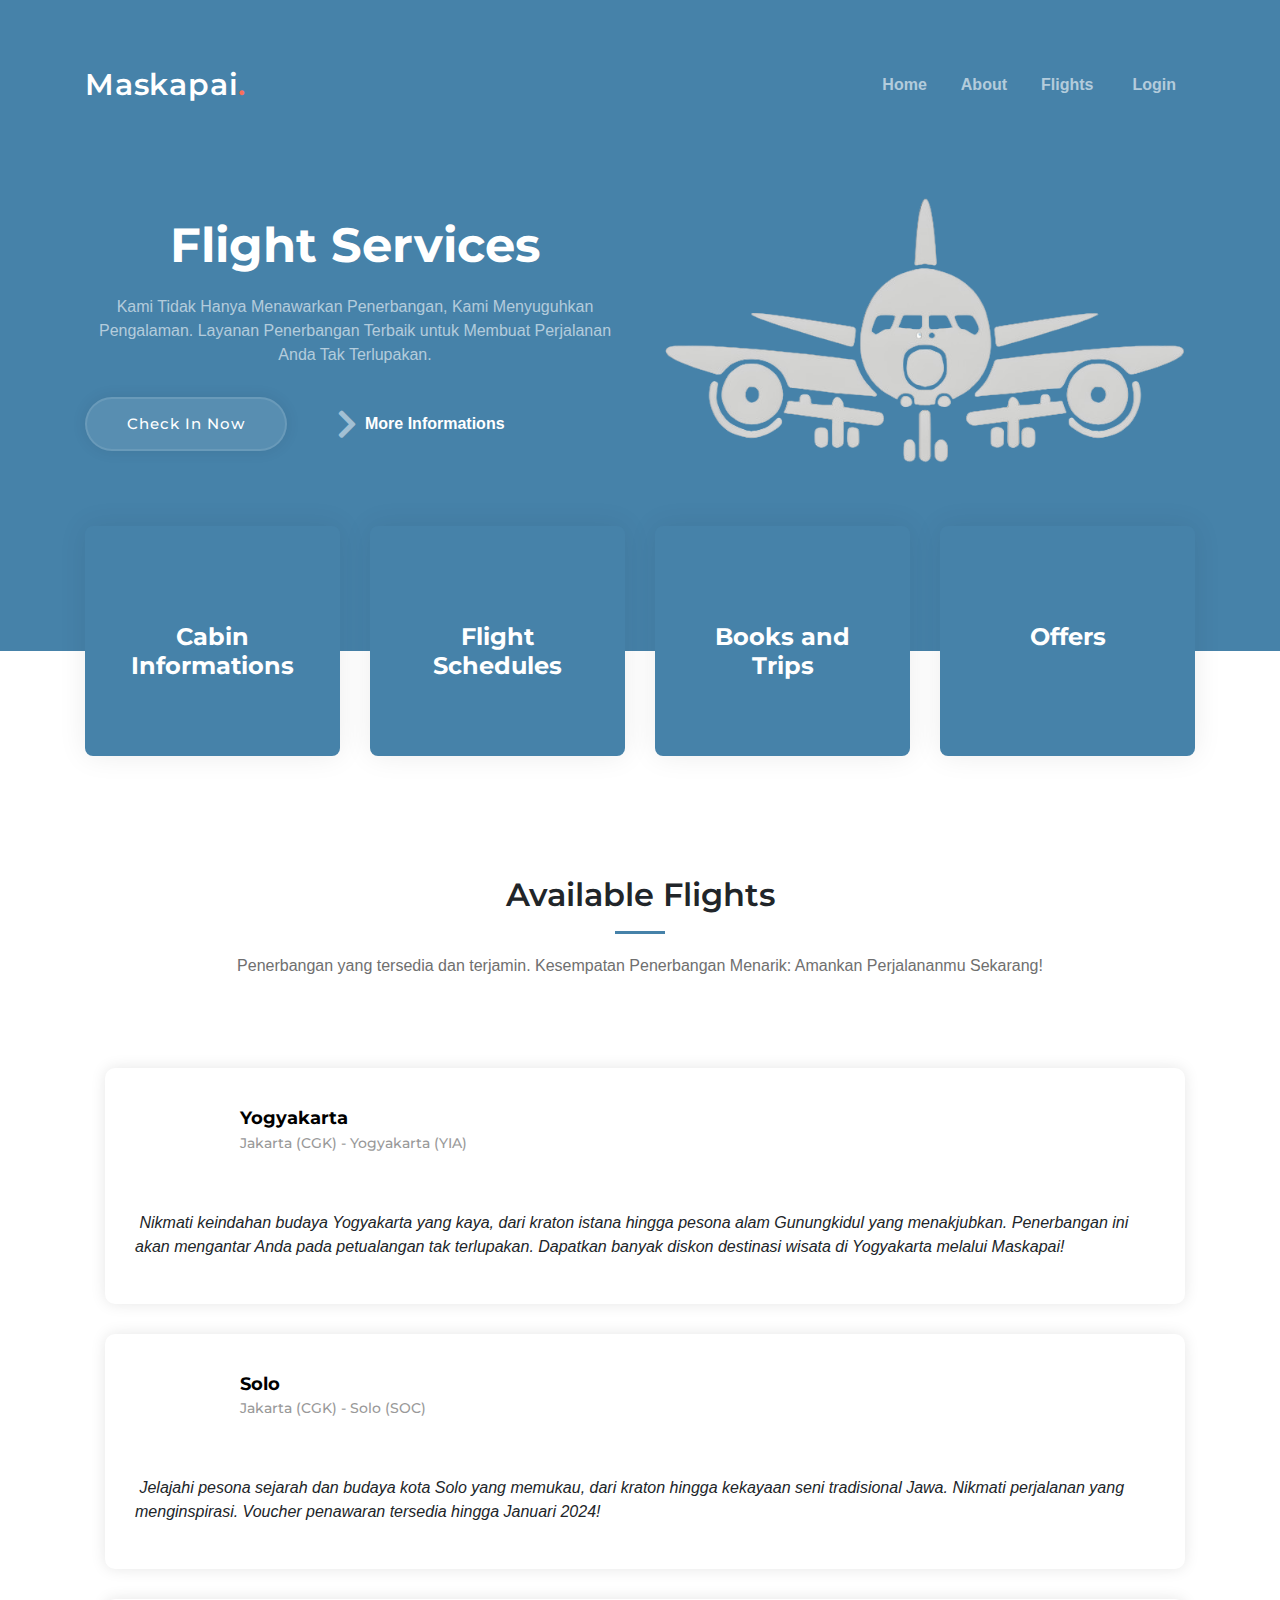
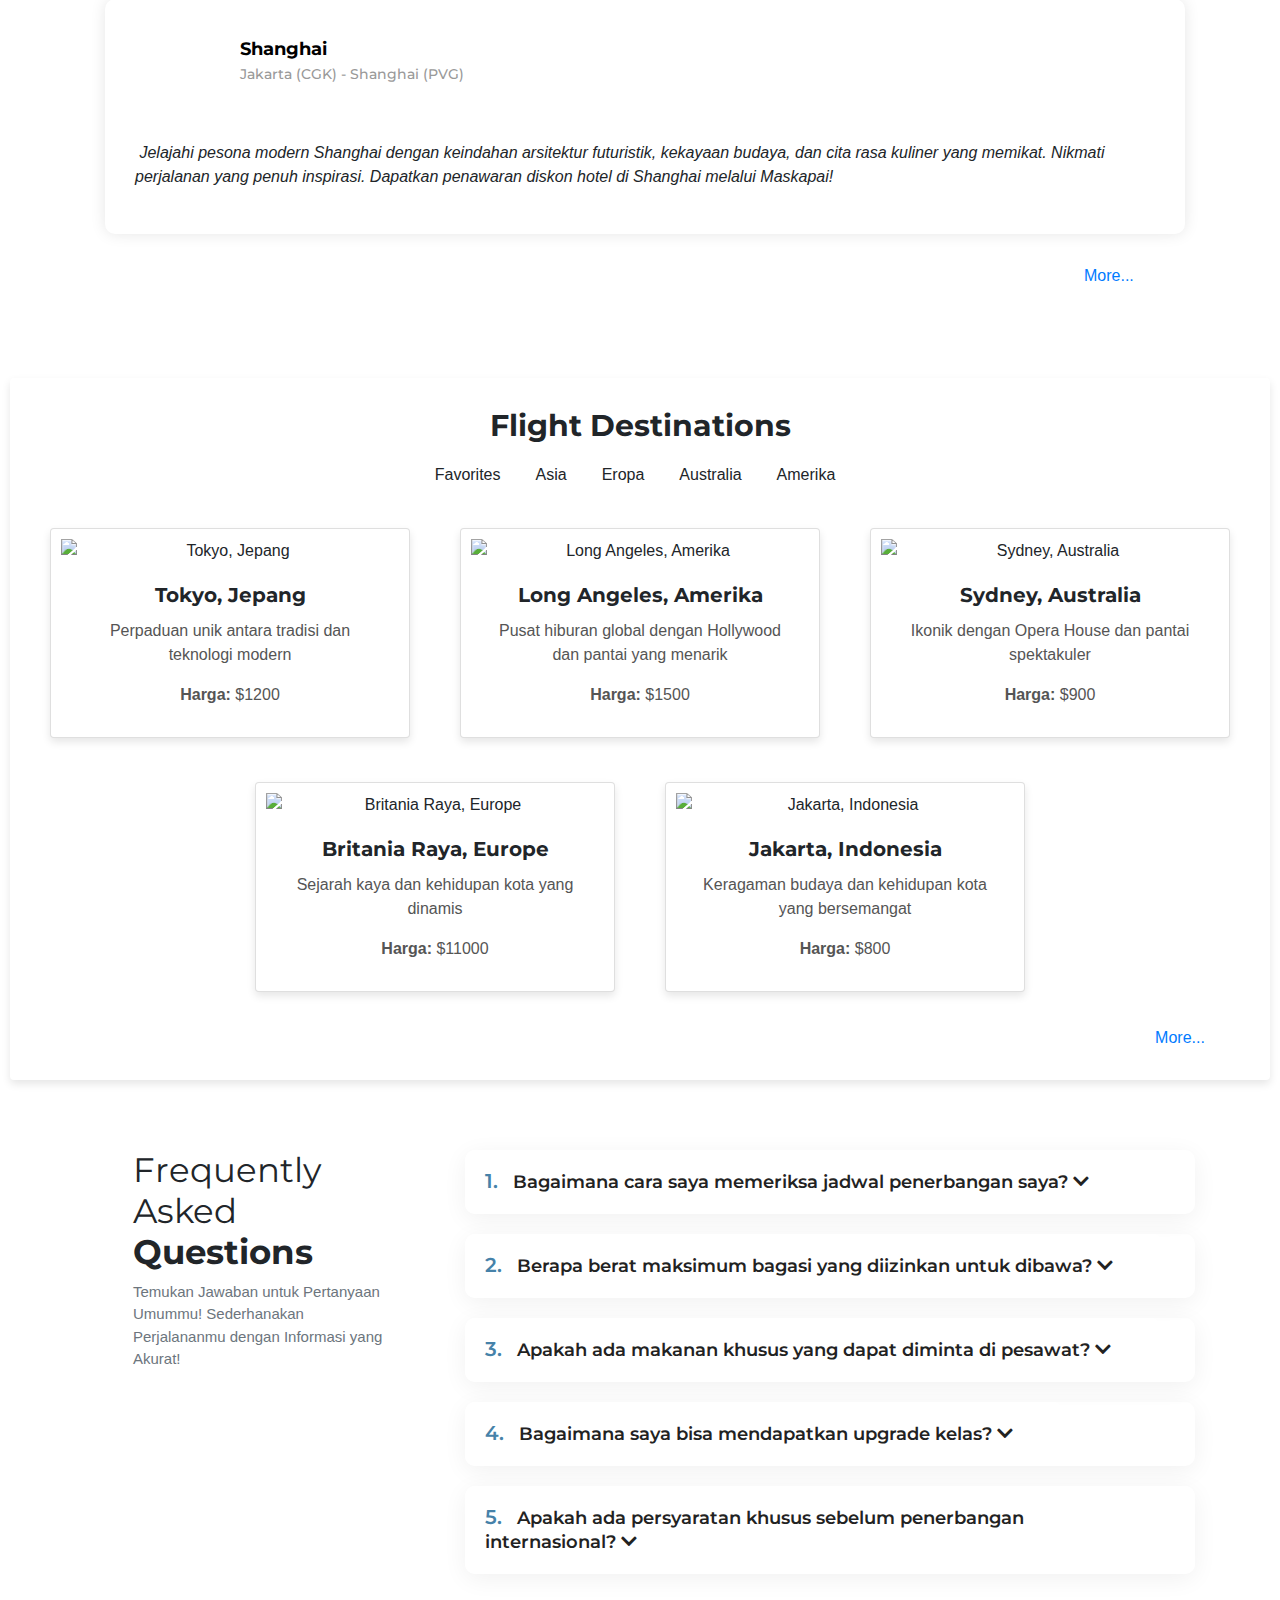
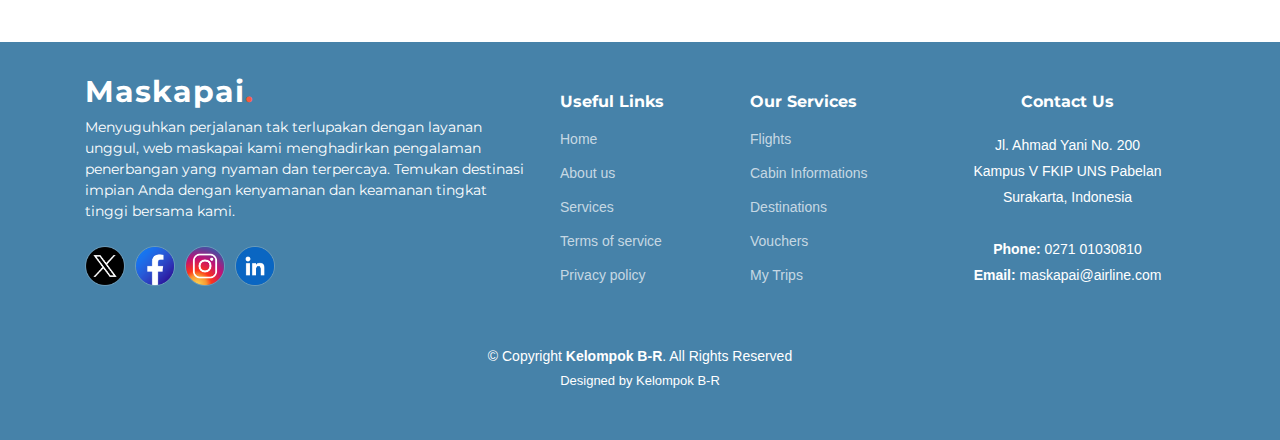
==== commit 5f80c04a: "up2" ====
--- a/flights.html
+++ b/flights.html
@@ -7,9 +7,7 @@
   <meta content="" name="description">
   <meta content="" name="keywords">
 
-  <!-- Favicons -->
-  <link href="assets/img/favicon.png" rel="icon">
-  <link href="assets/img/apple-touch-icon.png" rel="apple-touch-icon">
+  <link href="assets/logo.png" rel="icon">
 
   <!-- Google Fonts -->
   <link rel="preconnect" href="https://fonts.googleapis.com">
@@ -17,14 +15,15 @@
   <link href="https://fonts.googleapis.com/css2?family=Open+Sans:ital,wght@0,300;0,400;0,500;0,600;0,700;1,300;1,400;1,600;1,700&family=Montserrat:ital,wght@0,300;0,400;0,500;0,600;0,700;1,300;1,400;1,500;1,600;1,700&family=Raleway:ital,wght@0,300;0,400;0,500;0,600;0,700;1,300;1,400;1,500;1,600;1,700&display=swap" rel="stylesheet">
 
   <!-- Template Main CSS File -->
-  <link href="style.css" rel="stylesheet">
+  <link href="css/flights.css" rel="stylesheet">
 
   <!-- Bootstrap CSS -->
   <link href="https://stackpath.bootstrapcdn.com/bootstrap/4.5.2/css/bootstrap.min.css" rel="stylesheet">
-  <!-- Custom CSS -->
-  <link href="flights.css" rel="stylesheet">
+
   <!-- Inside the <head> tag -->
   <link rel="stylesheet" href="https://cdnjs.cloudflare.com/ajax/libs/font-awesome/5.15.4/css/all.min.css">
+
+  <script src="js/jquery.js"></script>
 </head>
 
 <body>
@@ -44,34 +43,32 @@
   <header id="header" class="header d-flex align-items-center">
 
     <div class="container-fluid container-xl d-flex align-items-center justify-content-between">
-      <a href="index.html" class="logo d-flex align-items-center">
-        <!-- Uncomment the line below if you also wish to use an image logo -->
-        <!-- <img src="assets/img/logo.png" alt=""> -->
+      <a href="" class="logo d-flex align-items-center">
         <h1>Maskapai<span>.</span></h1>
       </a>
       <nav id="navbar" class="navbar">
         <ul>
-          <li><a href="#">Home</a></li>
-          <li><a href="#">About</a></li>
-          <li class="dropdown"><a href="#"><span>Flights</span> <i class="bi bi-chevron-down dropdown-indicator"></i></a>
+          <li><a href="index.html">Home</a></li>
+          <li><a href="profil.html">About</a></li>
+          <li class="dropdown"><a href="flights.html"><span>Flights</span> <i class="bi bi-chevron-down dropdown-indicator"></i></a>
             <ul>
-              <li><a href="#">Available Flights</a></li>
+              <li><a href="flights.html">Available Flights</a></li>
               <li class="dropdown"><a href="#destinations"><span>Destinations</span> <i class="bi bi-chevron-down dropdown-indicator"></i></a>
                 <ul>
-                  <li><a href="#">Top Destinations</a></li>
-                  <li><a href="#">Asia</a></li>
-                  <li><a href="#">Europe</a></li>
-                  <li><a href="#">America</a></li>
-                  <li><a href="#">Australia</a></li>
-                  <li><a href="#">Africa</a></li>
+                  <li><a href="flights.html">Top Destinations</a></li>
+                  <li><a href="flights.html">Asia</a></li>
+                  <li><a href="flights.html">Europe</a></li>
+                  <li><a href="flights.html">America</a></li>
+                  <li><a href="flights.html">Australia</a></li>
+                  <li><a href="flights.html">Africa</a></li>
                 </ul>
               </li>
-              <li><a href="#">Check In</a></li>
-              <li><a href="#">Flight Informations</a></li>
-              <li><a href="#">FAQ</a></li>
+              <li><a href="flights.html">Check In</a></li>
+              <li><a href="flights.html">Flight Informations</a></li>
+              <li><a href="flights.html">FAQ</a></li>
             </ul>
           </li>
-          <li><a href="#">Login</a></li>
+          <li><a href="form.html">Login</a></li>
         </ul>
       </nav><!-- .navbar -->
 
@@ -88,14 +85,14 @@
       <div class="row gy-5" data-aos="fade-in">
         <div class="col-lg-6 order-2 order-lg-1 d-flex flex-column justify-content-center text-center text-lg-start">
           <h2>Flight Services</h2>
-          <p>Sed autem laudantium dolores. Voluptatem itaque ea consequatur eveniet. Eum quas beatae cumque eum quaerat.</p>
+          <p>Kami Tidak Hanya Menawarkan Penerbangan, Kami Menyuguhkan Pengalaman. Layanan Penerbangan Terbaik untuk Membuat Perjalanan Anda Tak Terlupakan.</p>
           <div class="d-flex justify-content-center justify-content-lg-start">
             <a href="#" class="btn-get-started no-underline">Check In Now</a>
             <a href="#" class="glightbox btn-watch-video d-flex align-items-center no-underline"><i class="glightbox btn-watch-video d-flex align-items-center bi bi-play-circle fas fa-chevron-right"></i><span>More Informations</span></a>
           </div>
         </div>
         <div class="col-lg-6 order-1 order-lg-2">
-          <img src="assets/img/hero-img.svg" class="img-fluid" alt="" data-aos="zoom-out" data-aos-delay="100">
+          <img src="assets/iconi3.png" class="img-fluid" alt="" data-aos="zoom-out" data-aos-delay="100">
         </div>
       </div>
     </div>
@@ -107,28 +104,28 @@
           <div class="col-xl-3 col-md-6" data-aos="fade-up" data-aos-delay="100">
             <div class="icon-box">
               <div class="icon"><i class="bi bi-easel"></i></div>
-              <h4 class="title"><a href="" class="stretched-link">Lorem Ipsum</a></h4>
+              <h4 class="title"><a href="" class="stretched-link">Cabin Informations</a></h4>
             </div>
           </div><!--End Icon Box -->
 
           <div class="col-xl-3 col-md-6" data-aos="fade-up" data-aos-delay="200">
             <div class="icon-box">
               <div class="icon"><i class="bi bi-gem"></i></div>
-              <h4 class="title"><a href="" class="stretched-link">Sed ut perspiciatis</a></h4>
+              <h4 class="title"><a href="" class="stretched-link">Flight Schedules</a></h4>
             </div>
           </div><!--End Icon Box -->
 
           <div class="col-xl-3 col-md-6" data-aos="fade-up" data-aos-delay="300">
             <div class="icon-box">
               <div class="icon"><i class="bi bi-geo-alt"></i></div>
-              <h4 class="title"><a href="" class="stretched-link">Magni Dolores</a></h4>
+              <h4 class="title"><a href="" class="stretched-link">Books and Trips</a></h4>
             </div>
           </div><!--End Icon Box -->
 
           <div class="col-xl-3 col-md-6" data-aos="fade-up" data-aos-delay="500">
             <div class="icon-box">
               <div class="icon"><i class="bi bi-command"></i></div>
-              <h4 class="title"><a href="" class="stretched-link">Nemo Enim</a></h4>
+              <h4 class="title"><a href="" class="stretched-link">Offers</a></h4>
             </div>
           </div><!--End Icon Box -->
 
@@ -148,7 +145,7 @@
 
         <div class="section-header">
           <h2>Available Flights</h2>
-          <p>Voluptatem quibusdam ut ullam perferendis repellat non ut consequuntur est eveniet deleniti fignissimos eos quam</p>
+          <p>Penerbangan yang tersedia dan terjamin. Kesempatan Penerbangan Menarik: Amankan Perjalananmu Sekarang!</p>
         </div>
 
         <div class="slides-3 swiper" data-aos="fade-up" data-aos-delay="100">
@@ -169,7 +166,8 @@
                   </div>
                   <p>
                     <i class="bi bi-quote quote-icon-left"></i>
-                    Proin iaculis purus consequat sem cure digni ssim donec porttitora entum suscipit rhoncus. Accusantium quam, ultricies eget id, aliquam eget nibh et. Maecen aliquam, risus at semper.
+                    Nikmati keindahan budaya Yogyakarta yang kaya, dari kraton istana hingga pesona alam Gunungkidul yang menakjubkan. Penerbangan ini akan mengantar Anda pada petualangan tak terlupakan.
+                    Dapatkan banyak diskon destinasi wisata di Yogyakarta melalui Maskapai!
                     <i class="bi bi-quote quote-icon-right"></i>
                   </p>
                 </div>
@@ -191,7 +189,8 @@
                   </div>
                   <p>
                     <i class="bi bi-quote quote-icon-left"></i>
-                    Export tempor illum tamen malis malis eram quae irure esse labore quem cillum quid cillum eram malis quorum velit fore eram velit sunt aliqua noster fugiat irure amet legam anim culpa.
+                    Jelajahi pesona sejarah dan budaya kota Solo yang memukau, dari kraton hingga kekayaan seni tradisional Jawa. Nikmati perjalanan yang menginspirasi.
+                    Voucher penawaran tersedia hingga Januari 2024!
                     <i class="bi bi-quote quote-icon-right"></i>
                   </p>
                 </div>
@@ -213,7 +212,8 @@
                   </div>
                   <p>
                     <i class="bi bi-quote quote-icon-left"></i>
-                    Fugiat enim eram quae cillum dolore dolor amet nulla culpa multos export minim fugiat minim velit minim dolor enim duis veniam ipsum anim magna sunt elit fore quem dolore.
+                    Jelajahi pesona modern Shanghai dengan keindahan arsitektur futuristik, kekayaan budaya, dan cita rasa kuliner yang memikat. Nikmati perjalanan yang penuh inspirasi.
+                    Dapatkan penawaran diskon hotel di Shanghai melalui Maskapai!
                     <i class="bi bi-quote quote-icon-right"></i>
                   </p>
                 </div>
@@ -230,154 +230,30 @@
     </section><!-- End availables Section -->
 
     <!-- ======= destinations Section ======= -->
-    <section id="destinations" class="destinations sections-bg">
-      <div class="container" data-aos="fade-up">
-
-        <div class="section-header">
-          <h2>Destinations</h2>
-          <p>Quam sed id excepturi ccusantium dolorem ut quis dolores nisi llum nostrum enim velit qui ut et autem uia reprehenderit sunt deleniti</p>
-        </div>
-
-        <div class="destinations-isotope" data-destinations-filter="*" data-destinations-layout="masonry" data-destinations-sort="original-order" data-aos="fade-up" data-aos-delay="100">
-
-          <div>
-            <ul class="destinations-flters">
-              <li class="filter-active">All</li>
-              <li data-filter="filter-top">Top</li>
-              <li data-filter="filter-asia">Asia</li>
-              <li data-filter="filter-europe">Europe</li>
-              <li data-filter="filter-america">America</li>
-            </ul><!-- End destinations Filters -->
+    <div class="container-fluid p-0">
+        <div class="card border-0">
+          <div class="card-body text-center">
+            <h1 class="card-title"><spans style="font-size: 30px;">Flight Destinations</spans></h1>
+            
+            <!-- Filter Buttons -->
+            <div class="btn-group mb-4" role="group">
+              <button type="button" class="btn filter-btn" data-filter="all">Favorites</button>
+              <button type="button" class="btn filter-btn" data-filter="asia">Asia</button>
+              <button type="button" class="btn filter-btn" data-filter="europe">Eropa</button>
+              <button type="button" class="btn filter-btn" data-filter="australia">Australia</button>
+              <button type="button" class="btn filter-btn" data-filter="america">Amerika</button>
+            </div>
+            
+            <!-- Daftar Destinasi -->
+            <div class="row justify-content-center" id="destinations">
+              <!-- Data destinasi akan dimuat disini -->
+            </div>
+
+            <a href="" style="margin-left: 90%;"><span>More...</span></a>
           </div>
-
-          <div class="row gy-4 destinations-container">
-
-            <div class="col-xl-4 col-md-6 destinations-item filter-top">
-              <div class="destinations-wrap">
-                <a href="assets/img/destinations/app-1.jpg" class="glightbox"><img src="assets/img/destinations/app-1.jpg" class="img-fluid" alt=""></a>
-                <div class="destinations-info">
-                  <h4><a href="" title="More Details">App 1</a></h4>
-                  <p>Lorem ipsum, dolor sit amet consectetur</p>
-                </div>
-              </div>
-            </div><!-- End destinations Item -->
-
-            <div class="col-xl-4 col-md-6 destinations-item filter-asia">
-              <div class="destinations-wrap">
-                <a href="assets/img/destinations/product-1.jpg" class="glightbox"><img src="assets/img/destinations/product-1.jpg" class="img-fluid" alt=""></a>
-                <div class="destinations-info">
-                  <h4><a href="" title="More Details">Product 1</a></h4>
-                  <p>Lorem ipsum, dolor sit amet consectetur</p>
-                </div>
-              </div>
-            </div><!-- End destinations Item -->
-
-            <div class="col-xl-4 col-md-6 destinations-item filter-europe">
-              <div class="destinations-wrap">
-                <a href="assets/img/destinations/branding-1.jpg" class="glightbox"><img src="assets/img/destinations/branding-1.jpg" class="img-fluid" alt=""></a>
-                <div class="destinations-info">
-                  <h4><a href="" title="More Details">Branding 1</a></h4>
-                  <p>Lorem ipsum, dolor sit amet consectetur</p>
-                </div>
-              </div>
-            </div><!-- End destinations Item -->
-
-            <div class="col-xl-4 col-md-6 destinations-item filter-america">
-              <div class="destinations-wrap">
-                <a href="assets/img/destinations/books-1.jpg" class="glightbox"><img src="assets/img/destinations/books-1.jpg" class="img-fluid" alt=""></a>
-                <div class="destinations-info">
-                  <h4><a href="" title="More Details">Books 1</a></h4>
-                  <p>Lorem ipsum, dolor sit amet consectetur</p>
-                </div>
-              </div>
-            </div><!-- End destinations Item -->
-
-            <div class="col-xl-4 col-md-6 destinations-item filter-top">
-              <div class="destinations-wrap">
-                <a href="assets/img/destinations/app-2.jpg" class="glightbox"><img src="assets/img/destinations/app-2.jpg" class="img-fluid" alt=""></a>
-                <div class="destinations-info">
-                  <h4><a href="" title="More Details">App 2</a></h4>
-                  <p>Lorem ipsum, dolor sit amet consectetur</p>
-                </div>
-              </div>
-            </div><!-- End destinations Item -->
-
-            <div class="col-xl-4 col-md-6 destinations-item filter-asia">
-              <div class="destinations-wrap">
-                <a href="assets/img/destinations/product-2.jpg" class="glightbox"><img src="assets/img/destinations/product-2.jpg" class="img-fluid" alt=""></a>
-                <div class="destinations-info">
-                  <h4><a href="" title="More Details">Product 2</a></h4>
-                  <p>Lorem ipsum, dolor sit amet consectetur</p>
-                </div>
-              </div>
-            </div><!-- End destinations Item -->
-
-            <div class="col-xl-4 col-md-6 destinations-item filter-europe">
-              <div class="destinations-wrap">
-                <a href="assets/img/destinations/branding-2.jpg" class="glightbox"><img src="assets/img/destinations/branding-2.jpg" class="img-fluid" alt=""></a>
-                <div class="destinations-info">
-                  <h4><a href="" title="More Details">Branding 2</a></h4>
-                  <p>Lorem ipsum, dolor sit amet consectetur</p>
-                </div>
-              </div>
-            </div><!-- End destinations Item -->
-
-            <div class="col-xl-4 col-md-6 destinations-item filter-america">
-              <div class="destinations-wrap">
-                <a href="assets/img/destinations/books-2.jpg" class="glightbox"><img src="assets/img/destinations/books-2.jpg" class="img-fluid" alt=""></a>
-                <div class="destinations-info">
-                  <h4><a href="" title="More Details">Books 2</a></h4>
-                  <p>Lorem ipsum, dolor sit amet consectetur</p>
-                </div>
-              </div>
-            </div><!-- End destinations Item -->
-
-            <div class="col-xl-4 col-md-6 destinations-item filter-top">
-              <div class="destinations-wrap">
-                <a href="assets/img/destinations/app-3.jpg" class="glightbox"><img src="assets/img/destinations/app-3.jpg" class="img-fluid" alt=""></a>
-                <div class="destinations-info">
-                  <h4><a href="" title="More Details">App 3</a></h4>
-                  <p>Lorem ipsum, dolor sit amet consectetur</p>
-                </div>
-              </div>
-            </div><!-- End destinations Item -->
-
-            <div class="col-xl-4 col-md-6 destinations-item filter-asia">
-              <div class="destinations-wrap">
-                <a href="assets/img/destinations/product-3.jpg" class="glightbox"><img src="assets/img/destinations/product-3.jpg" class="img-fluid" alt=""></a>
-                <div class="destinations-info">
-                  <h4><a href="" title="More Details">Product 3</a></h4>
-                  <p>Lorem ipsum, dolor sit amet consectetur</p>
-                </div>
-              </div>
-            </div><!-- End destinations Item -->
-
-            <div class="col-xl-4 col-md-6 destinations-item filter-europe">
-              <div class="destinations-wrap">
-                <a href="assets/img/destinations/branding-3.jpg" class="glightbox"><img src="assets/img/destinations/branding-3.jpg" class="img-fluid" alt=""></a>
-                <div class="destinations-info">
-                  <h4><a href="" title="More Details">Branding 3</a></h4>
-                  <p>Lorem ipsum, dolor sit amet consectetur</p>
-                </div>
-              </div>
-            </div><!-- End destinations Item -->
-
-            <div class="col-xl-4 col-md-6 destinations-item filter-america">
-              <div class="destinations-wrap">
-                <a href="assets/img/destinations/books-3.jpg" class="glightbox"><img src="assets/img/destinations/books-3.jpg" class="img-fluid" alt=""></a>
-                <div class="destinations-info">
-                  <h4><a href="" title="More Details">Books 3</a></h4>
-                  <p>Lorem ipsum, dolor sit amet consectetur</p>
-                </div>
-              </div>
-            </div><!-- End destinations Item -->
-
-          </div><!-- End destinations Container -->
-
-        </div>
-
-      </div>
-    </section><!-- End destinations Section -->
+        </div>
+      </div>
+    <!-- End destinations Section -->
 
     <!-- ======= Frequently Asked Questions Section ======= -->
     <section id="faq" class="faq">
@@ -389,7 +265,7 @@
             <div class="content px-xl-5">
               <h3>Frequently Asked <strong>Questions</strong></h3>
               <p>
-                Lorem ipsum dolor sit amet, consectetur adipiscing elit, sed do eiusmod tempor incididunt ut labore et dolore magna aliqua. Duis aute irure dolor in reprehenderit
+                Temukan Jawaban untuk Pertanyaan Umummu! Sederhanakan Perjalananmu dengan Informasi yang Akurat!
               </p>
             </div>
           </div>
@@ -402,13 +278,13 @@
                 <h3 class="accordion-header">
                   <button class="accordion-button collapsed" onclick="toggleAnswer('faq-content-1', 'arrow1')">
                     <span class="num">1.</span>
-                    Non consectetur a erat nam at lectus urna duis?
+                    Bagaimana cara saya memeriksa jadwal penerbangan saya?
                     <i class="fas fa-chevron-down arrow" id="arrow1"></i>
                   </button>
                 </h3>
                 <div id="faq-content-1" class="accordion-collapse collapse">
                   <div class="accordion-body">
-                    Feugiat pretium nibh ipsum consequat. Tempus iaculis urna id volutpat lacus laoreet non curabitur gravida. Venenatis lectus magna fringilla urna porttitor rhoncus dolor purus non.
+                    Anda dapat memeriksa jadwal penerbangan Anda melalui situs web maskapai, aplikasi seluler maskapai, atau dengan menghubungi layanan pelanggan maskapai.
                   </div>
                 </div>
               </div><!-- # Faq item-->
@@ -417,13 +293,13 @@
                 <h3 class="accordion-header">
                   <button class="accordion-button collapsed" type="button" onclick="toggleAnswer('faq-content-2', 'arrow2')">
                     <span class="num">2.</span>
-                    Feugiat scelerisque varius morbi enim nunc faucibus a pellentesque?
+                    Berapa berat maksimum bagasi yang diizinkan untuk dibawa?
                     <i class="fas fa-chevron-down arrow" id="arrow2"></i>
                   </button>
                 </h3>
                 <div id="faq-content-2" class="accordion-collapse collapse">
                   <div class="accordion-body">
-                    Dolor sit amet consectetur adipiscing elit pellentesque habitant morbi. Id interdum velit laoreet id donec ultrices. Fringilla phasellus faucibus scelerisque eleifend donec pretium. Est pellentesque elit ullamcorper dignissim. Mauris ultrices eros in cursus turpis massa tincidunt dui.
+                    Batasan berat bagasi tergantung pada maskapai dan jenis tiket yang Anda beli. Biasanya, batasnya berkisar antara 20-23 kg untuk bagasi terdaftar dan 7-10 kg untuk bagasi kabin.
                   </div>
                 </div>
               </div><!-- # Faq item-->
@@ -432,13 +308,13 @@
                 <h3 class="accordion-header">
                   <button class="accordion-button collapsed" type="button" onclick="toggleAnswer('faq-content-3', 'arrow3')">
                     <span class="num">3.</span>
-                    Dolor sit amet consectetur adipiscing elit pellentesque habitant morbi?
+                    Apakah ada makanan khusus yang dapat diminta di pesawat?
                     <i class="fas fa-chevron-down arrow" id="arrow3"></i>
                   </button>
                 </h3>
                 <div id="faq-content-3" class="accordion-collapse collapse">
                   <div class="accordion-body">
-                    Eleifend mi in nulla posuere sollicitudin aliquam ultrices sagittis orci. Faucibus pulvinar elementum integer enim. Sem nulla pharetra diam sit amet nisl suscipit. Rutrum tellus pellentesque eu tincidunt. Lectus urna duis convallis convallis tellus. Urna molestie at elementum eu facilisis sed odio morbi quis
+                    Ya, kebanyakan maskapai menyediakan opsi makanan khusus seperti makanan vegetarian, makanan halal, makanan bebas gluten, dan lainnya. Anda bisa memesan makanan khusus saat memesan tiket atau melalui layanan pelanggan.
                   </div>
                 </div>
               </div><!-- # Faq item-->
@@ -447,13 +323,13 @@
                 <h3 class="accordion-header">
                   <button class="accordion-button collapsed" type="button" onclick="toggleAnswer('faq-content-4', 'arrow4')">
                     <span class="num">4.</span>
-                    Ac odio tempor orci dapibus. Aliquam eleifend mi in nulla?
+                    Bagaimana saya bisa mendapatkan upgrade kelas?
                     <i class="fas fa-chevron-down arrow" id="arrow4"></i>
                   </button>
                 </h3>
                 <div id="faq-content-4" class="accordion-collapse collapse">
                   <div class="accordion-body">
-                    Dolor sit amet consectetur adipiscing elit pellentesque habitant morbi. Id interdum velit laoreet id donec ultrices. Fringilla phasellus faucibus scelerisque eleifend donec pretium. Est pellentesque elit ullamcorper dignissim. Mauris ultrices eros in cursus turpis massa tincidunt dui.
+                    Anda bisa mendapatkan upgrade kelas dengan menggunakan poin reward jika Anda anggota program loyalitas maskapai. Selain itu, terkadang upgrade bisa dibeli saat check-in atau di konter maskapai, tergantung pada ketersediaan.
                   </div>
                 </div>
               </div><!-- # Faq item-->
@@ -462,13 +338,13 @@
                 <h3 class="accordion-header">
                   <button class="accordion-button collapsed" type="button" onclick="toggleAnswer('faq-content-5', 'arrow5')">
                     <span class="num">5.</span>
-                    Tempus quam pellentesque nec nam aliquam sem et tortor consequat?
+                    Apakah ada persyaratan khusus sebelum penerbangan internasional?
                     <i class="fas fa-chevron-down arrow" id="arrow5"></i>
                   </button>
                 </h3>
                 <div id="faq-content-5" class="accordion-collapse collapse">
                   <div class="accordion-body">
-                    Molestie a iaculis at erat pellentesque adipiscing commodo. Dignissim suspendisse in est ante in. Nunc vel risus commodo viverra maecenas accumsan. Sit amet nisl suscipit adipiscing bibendum est. Purus gravida quis blandit turpis cursus in
+                    Ya, untuk penerbangan internasional, biasanya Anda perlu memeriksa persyaratan visa, vaksinasi, dan paspor yang masih berlaku. Pastikan untuk memeriksa persyaratan khusus dari negara tujuan Anda sebelum keberangkatan.
                   </div>
                 </div>
               </div><!-- # Faq item-->
@@ -490,14 +366,22 @@
       <div class="row gy-4">
         <div class="col-lg-5 col-md-12 footer-info">
           <a href="index.html" class="logo d-flex align-items-center">
-            <span>Impact</span>
+            <span>Maskapai<span style="color: #f85a40;">.</span></span>
           </a>
-          <p>Cras fermentum odio eu feugiat lide par naso tierra. Justo eget nada terra videa magna derita valies darta donna mare fermentum iaculis eu non diam phasellus.</p>
+          <p>Menyuguhkan perjalanan tak terlupakan dengan layanan unggul, web maskapai kami menghadirkan pengalaman penerbangan yang nyaman dan terpercaya. Temukan destinasi impian Anda dengan kenyamanan dan keamanan tingkat tinggi bersama kami.</p>
           <div class="social-links d-flex mt-4">
-            <a href="#" class="twitter"><i class="bi bi-twitter"></i></a>
-            <a href="#" class="facebook"><i class="bi bi-facebook"></i></a>
-            <a href="#" class="instagram"><i class="bi bi-instagram"></i></a>
-            <a href="#" class="linkedin"><i class="bi bi-linkedin"></i></a>
+            <a href="#" class="twitter"><i class="bi bi-twitter"></i>
+              <img src="assets/logo-x.png" class="card-img-top" alt="twitter">
+            </a>
+            <a href="#" class="facebook"><i class="bi bi-facebook"></i>
+              <img src="assets/logo-facebook.png" class="card-img-top" alt="facebook">
+            </a>
+            <a href="#" class="instagram"><i class="bi bi-instagram"></i>
+              <img src="assets/logo-instagram.png" class="card-img-top" alt="instagram">
+            </a>
+            <a href="#" class="linkedin"><i class="bi bi-linkedin"></i>
+              <img src="assets/logo-linkedin.png" class="card-img-top" alt="linkedin">
+            </a>
           </div>
         </div>
 
@@ -526,11 +410,11 @@
         <div class="col-lg-3 col-md-12 footer-contact text-center text-md-start">
           <h4>Contact Us</h4>
           <p>
-            A108 Adam Street <br>
-            New York, NY 535022<br>
-            United States <br><br>
-            <strong>Phone:</strong> +1 5589 55488 55<br>
-            <strong>Email:</strong> info@example.com<br>
+            Jl. Ahmad Yani No. 200 <br>
+            Kampus V FKIP UNS Pabelan <br>
+            Surakarta, Indonesia <br><br>
+            <strong>Phone:</strong> 0271 01030810<br>
+            <strong>Email:</strong> maskapai@airline.com<br>
           </p>
 
         </div>
@@ -540,10 +424,10 @@
 
     <div class="container mt-4">
       <div class="copyright">
-        &copy; Copyright <strong><span>Kelompok XX</span></strong>. All Rights Reserved
+        &copy; Copyright <strong><span>Kelompok B-R</span></strong>. All Rights Reserved
       </div>
       <div class="credits">
-        Designed by Kelompok XX</a>
+        Designed by Kelompok B-R</a>
       </div>
     </div>
 
@@ -556,7 +440,100 @@
     <script src="https://stackpath.bootstrapcdn.com/bootstrap/4.5.2/js/bootstrap.min.js"></script>
 
   <!-- Template Main JS File -->
-  <script src="scripts.js"></script>
+  <script src="js/flights.js"></script>
+
+  <script>
+    // Data destinasi dengan informasi tambahan (gambar, harga, informasi)
+const destinations = [
+  { 
+    name: 'Tokyo, Jepang',
+    category: 'asia',
+    image: 'https://via.placeholder.com/300',
+    price: '$1200',
+    info: 'Perpaduan unik antara tradisi dan teknologi modern'
+  },
+  { 
+    name: 'Long Angeles, Amerika',
+    category: 'america',
+    image: 'https://via.placeholder.com/300',
+    price: '$1500',
+    info: 'Pusat hiburan global dengan Hollywood dan pantai yang menarik'
+  },
+  { 
+    name: 'Sydney, Australia',
+    category: 'australia',
+    image: 'https://via.placeholder.com/300',
+    price: '$900',
+    info: 'Ikonik dengan Opera House dan pantai spektakuler'
+  },
+  { 
+    name: 'Britania Raya, Europe',
+    category: 'europe',
+    image: 'https://via.placeholder.com/300',
+    price: '$11000',
+    info: 'Sejarah kaya dan kehidupan kota yang dinamis'
+  },
+  { 
+    name: 'Jakarta, Indonesia',
+    category: 'asia',
+    image: 'https://via.placeholder.com/300',
+    price: '$800',
+    info: 'Keragaman budaya dan kehidupan kota yang bersemangat'
+  },
+];
+
+// Fungsi untuk menampilkan destinasi sesuai filter
+function displayDestinations(category) {
+  const destinationsContainer = document.getElementById('destinations');
+  destinationsContainer.innerHTML = '';
+
+  let filteredDestinations = destinations;
+  if (category !== 'all') {
+    filteredDestinations = destinations.filter(destination => destination.category === category);
+  }
+
+  filteredDestinations.forEach(destination => {
+    createDestinationCard(destination);
+  });
+}
+
+// Fungsi untuk membuat tampilan kartu destinasi
+function createDestinationCard(destination) {
+  const destinationCard = document.createElement('div');
+  destinationCard.classList.add('col-md-4', 'mb-4');
+
+  const card = `
+    <div class="card">
+      <img src="${destination.image}" class="destination-image" alt="${destination.name}">
+      <div class="card-body">
+        <h5 class="card-title">${destination.name}</h5>
+        <p class="card-text">${destination.info}</p>
+        <p class="card-text"><strong>Harga:</strong> ${destination.price}</p>
+      </div>
+    </div>
+  `;
+
+  destinationCard.innerHTML = card;
+  document.getElementById('destinations').appendChild(destinationCard);
+}
+
+// Event listener untuk tombol filter
+document.addEventListener('DOMContentLoaded', () => {
+  const filterButtons = document.querySelectorAll('.filter-btn');
+
+  filterButtons.forEach(btn => {
+    btn.addEventListener('click', () => {
+      const category = btn.getAttribute('data-filter');
+      displayDestinations(category);
+    });
+  });
+  
+  // Tampilkan semua destinasi saat halaman dimuat
+  displayDestinations('all');
+});
+
+
+  </script>
 
 </body>
 
--- a/css/flights.css
+++ b/css/flights.css
@@ -0,0 +1,1384 @@
+:root {
+    --font-default: "Open Sans", system-ui, -apple-system, "Segoe UI", Roboto, "Helvetica Neue", Arial, "Noto Sans", "Liberation Sans", sans-serif, "Apple Color Emoji", "Segoe UI Emoji", "Segoe UI Symbol", "Noto Color Emoji";
+    --font-primary: "Montserrat", sans-serif;
+    --font-secondary: "Poppins", sans-serif;
+  }
+  
+  /* Colors */
+  :root {
+    --color-default: #222222;
+    --color-primary: #4682A9;
+    --color-secondary: #f85a40;
+  }
+  
+  /* Smooth scroll behavior */
+  :root {
+    scroll-behavior: smooth;
+  }
+  
+  /*--------------------------------------------------------------
+  # General
+  --------------------------------------------------------------*/
+  body {
+    font-family: var(--font-default);
+    color: var(--color-default);
+  }
+  
+  a {
+    color: var(--color-primary);
+    text-decoration: none;
+  }
+  
+  a:hover {
+    color: #00b6a1;
+    text-decoration: none;
+  }
+  
+  h1,
+  h2,
+  h3,
+  h4,
+  h5,
+  h6 {
+    font-family: var(--font-primary);
+  }
+  
+  /*--------------------------------------------------------------
+  # Sections & Section Header
+  --------------------------------------------------------------*/
+  section {
+    padding: 60px 0;
+    overflow: hidden;
+  }
+  
+  .sections-bg {
+    background-color: #f6f6f6;
+  }
+  
+  .section-header {
+    text-align: center;
+    padding-bottom: 60px;
+  }
+  
+  .section-header h2 {
+    font-size: 32px;
+    font-weight: 600;
+    margin-bottom: 20px;
+    padding-bottom: 20px;
+    position: relative;
+  }
+  
+  .section-header h2:after {
+    content: "";
+    position: absolute;
+    display: block;
+    width: 50px;
+    height: 3px;
+    background: var(--color-primary);
+    left: 0;
+    right: 0;
+    bottom: 0;
+    margin: auto;
+  }
+  
+  .section-header p {
+    margin-bottom: 0;
+    color: #6f6f6f;
+  }
+  
+  /*--------------------------------------------------------------
+  # Breadcrumbs
+  --------------------------------------------------------------*/
+  .breadcrumbs .page-header {
+    padding: 60px 0 60px 0;
+    min-height: 20vh;
+    position: relative;
+    background-color: var(--color-primary);
+  }
+  
+  .breadcrumbs .page-header h2 {
+    font-size: 56px;
+    font-weight: 500;
+    color: #fff;
+    font-family: var(--font-secondary);
+  }
+  
+  .breadcrumbs .page-header p {
+    color: rgba(255, 255, 255, 0.8);
+  }
+  
+  .breadcrumbs nav {
+    background-color: #f6f6f6;
+    padding: 20px 0;
+  }
+  
+  .breadcrumbs nav ol {
+    display: flex;
+    flex-wrap: wrap;
+    list-style: none;
+    margin: 0;
+    padding: 0;
+    font-size: 16px;
+    font-weight: 600;
+    color: var(--color-default);
+  }
+  
+  .breadcrumbs nav ol a {
+    color: var(--color-primary);
+    transition: 0.3s;
+  }
+  
+  .breadcrumbs nav ol a:hover {
+    text-decoration: underline;
+  }
+  
+  .breadcrumbs nav ol li+li {
+    padding-left: 10px;
+  }
+  
+  .breadcrumbs nav ol li+li::before {
+    display: inline-block;
+    padding-right: 10px;
+    color: var(--color-secondary);
+    content: "/";
+  }
+  
+  /*--------------------------------------------------------------
+  # Scroll top button
+  --------------------------------------------------------------*/
+  .scroll-top {
+    position: fixed;
+    visibility: hidden;
+    opacity: 0;
+    right: 15px;
+    bottom: -15px;
+    z-index: 99999;
+    background: var(--color-secondary);
+    width: 44px;
+    height: 44px;
+    border-radius: 50px;
+    transition: all 0.4s;
+  }
+  
+  .scroll-top i {
+    font-size: 24px;
+    color: #fff;
+    line-height: 0;
+  }
+  
+  .scroll-top:hover {
+    background: rgba(248, 90, 64, 0.8);
+    color: #fff;
+  }
+  
+  .scroll-top.active {
+    visibility: visible;
+    opacity: 1;
+    bottom: 15px;
+  }
+  
+  
+  /*--------------------------------------------------------------
+  # Preloader
+  --------------------------------------------------------------*/
+  #preloader {
+    position: fixed;
+    inset: 0;
+    z-index: 999999;
+    overflow: hidden;
+    background: #fff;
+    transition: all 0.6s ease-out;
+  }
+  
+  #preloader:before {
+    content: "";
+    position: fixed;
+    top: calc(50% - 30px);
+    left: calc(50% - 30px);
+    border: 6px solid #fff;
+    border-color: var(--color-primary) transparent var(--color-primary) transparent;
+    border-radius: 50%;
+    width: 60px;
+    height: 60px;
+    animation: animate-preloader 1.5s linear infinite;
+  }
+  
+  @keyframes animate-preloader {
+    0% {
+      transform: rotate(0deg);
+    }
+  
+    100% {
+      transform: rotate(360deg);
+    }
+  }
+  
+  /*--------------------------------------------------------------
+  # Disable aos animation delay on mobile devices
+  --------------------------------------------------------------*/
+  @media screen and (max-width: 768px) {
+    [data-aos-delay] {
+      transition-delay: 0 !important;
+    }
+  }
+  
+  /*--------------------------------------------------------------
+  # Header
+  --------------------------------------------------------------*/
+  .topbar {
+    background: #4682A9;
+    height: 40px;
+    font-size: 14px;
+    transition: all 0.5s;
+    color: #fff;
+    padding: 0;
+  }
+  
+  .topbar .contact-info i {
+    font-style: normal;
+    color: #fff;
+    line-height: 0;
+  }
+  
+  .topbar .contact-info i a,
+  .topbar .contact-info i span {
+    padding-left: 5px;
+    color: #fff;
+  }
+  
+  @media (max-width: 575px) {
+  
+    .topbar .contact-info i a,
+    .topbar .contact-info i span {
+      font-size: 13px;
+    }
+  }
+  
+  .topbar .contact-info i a {
+    line-height: 0;
+    transition: 0.3s;
+  }
+  
+  .topbar .contact-info i a:hover {
+    color: #fff;
+    text-decoration: underline;
+  }
+  
+  .topbar .social-links a {
+    color: rgba(255, 255, 255, 0.7);
+    line-height: 0;
+    transition: 0.3s;
+    margin-left: 20px;
+  }
+  
+  .topbar .social-links a:hover {
+    color: #fff;
+  }
+  
+  .header {
+    transition: all 0.5s;
+    z-index: 997;
+    height: 90px;
+    background-color: var(--color-primary);
+  }
+  
+  .header.sticked {
+    position: fixed;
+    top: 0;
+    right: 0;
+    left: 0;
+    height: 70px;
+    box-shadow: 0px 2px 20px rgba(0, 0, 0, 0.1);
+  }
+  
+  .header .logo img {
+    max-height: 40px;
+    margin-right: 6px;
+  }
+  
+  .header .logo h1 {
+    font-size: 30px;
+    margin: 0;
+    font-weight: 600;
+    letter-spacing: 0.8px;
+    color: #fff;
+    font-family: var(--font-primary);
+  }
+  
+  .header .logo h1 span {
+    color: #f96f59;
+  }
+  
+  .sticked-header-offset {
+    margin-top: 70px;
+  }
+  
+  section {
+    scroll-margin-top: 70px;
+  }
+  
+  /*--------------------------------------------------------------
+  # Desktop Navigation
+  --------------------------------------------------------------*/
+  @media (min-width: 1280px) {
+    .navbar {
+      padding: 0;
+    }
+  
+    .navbar ul {
+      margin: 0;
+      padding: 0;
+      display: flex;
+      list-style: none;
+      align-items: center;
+    }
+  
+    .navbar li {
+      position: relative;
+    }
+  
+    .navbar>ul>li {
+      white-space: nowrap;
+      padding: 10px 0 10px 28px;
+    }
+  
+    .navbar a,
+    .navbar a:focus {
+      display: flex;
+      align-items: center;
+      justify-content: space-between;
+      padding: 0 3px;
+      font-family: var(--font-secondary);
+      font-size: 16px;
+      font-weight: 600;
+      color: rgba(255, 255, 255, 0.6);
+      white-space: nowrap;
+      transition: 0.3s;
+      position: relative;
+    }
+  
+    .navbar a i,
+    .navbar a:focus i {
+      font-size: 12px;
+      line-height: 0;
+      margin-left: 5px;
+    }
+  
+    .navbar>ul>li>a:before {
+      content: "";
+      position: absolute;
+      width: 100%;
+      height: 2px;
+      bottom: -6px;
+      left: 0;
+      background-color: var(--color-secondary);
+      visibility: hidden;
+      width: 0px;
+      transition: all 0.3s ease-in-out 0s;
+    }
+  
+    .navbar a:hover:before,
+    .navbar li:hover>a:before,
+    .navbar .active:before {
+      visibility: visible;
+      width: 100%;
+    }
+  
+    .navbar a:hover,
+    .navbar .active,
+    .navbar .active:focus,
+    .navbar li:hover>a {
+      color: #fff;
+    }
+  
+    .navbar .dropdown ul {
+      display: block;
+      position: absolute;
+      left: 28px;
+      top: calc(100% + 30px);
+      margin: 0;
+      padding: 10px 0;
+      z-index: 99;
+      opacity: 0;
+      visibility: hidden;
+      background: #fff;
+      box-shadow: 0px 0px 30px rgba(127, 137, 161, 0.25);
+      transition: 0.3s;
+      border-radius: 4px;
+    }
+  
+    .navbar .dropdown ul li {
+      min-width: 200px;
+    }
+  
+    .navbar .dropdown ul a {
+      padding: 10px 20px;
+      font-size: 15px;
+      text-transform: none;
+      font-weight: 600;
+      color: #4682A9;
+    }
+  
+    .navbar .dropdown ul a i {
+      font-size: 12px;
+    }
+  
+    .navbar .dropdown ul a:hover,
+    .navbar .dropdown ul .active:hover,
+    .navbar .dropdown ul li:hover>a {
+      color: var(--color-secondary);
+    }
+  
+    .navbar .dropdown:hover>ul {
+      opacity: 1;
+      top: 100%;
+      visibility: visible;
+    }
+  
+    .navbar .dropdown .dropdown ul {
+      top: 0;
+      left: calc(100% - 30px);
+      visibility: hidden;
+    }
+  
+    .navbar .dropdown .dropdown:hover>ul {
+      opacity: 1;
+      top: 0;
+      left: 100%;
+      visibility: visible;
+    }
+  }
+  
+  @media (min-width: 1280px) and (max-width: 1366px) {
+    .navbar .dropdown .dropdown ul {
+      left: -90%;
+    }
+  
+    .navbar .dropdown .dropdown:hover>ul {
+      left: -100%;
+    }
+  }
+  
+  @media (min-width: 1280px) {
+  
+    .mobile-nav-show,
+    .mobile-nav-hide {
+      display: none;
+    }
+  }
+  
+  /*--------------------------------------------------------------
+  # Mobile Navigation
+  --------------------------------------------------------------*/
+  @media (max-width: 1279px) {
+    .navbar {
+      position: fixed;
+      top: 0;
+      right: -100%;
+      width: 100%;
+      max-width: 400px;
+      bottom: 0;
+      transition: 0.3s;
+      z-index: 9997;
+    }
+  
+    .navbar ul {
+      position: absolute;
+      inset: 0;
+      padding: 50px 0 10px 0;
+      margin: 0;
+      background: rgba(0, 131, 116, 0.9);
+      overflow-y: auto;
+      transition: 0.3s;
+      z-index: 9998;
+    }
+  
+    .navbar a,
+    .navbar a:focus {
+      display: flex;
+      align-items: center;
+      justify-content: space-between;
+      padding: 10px 20px;
+      font-family: var(--font-primary);
+      font-size: 15px;
+      font-weight: 600;
+      color: rgba(255, 255, 255, 0.7);
+      white-space: nowrap;
+      transition: 0.3s;
+    }
+  
+    .navbar a i,
+    .navbar a:focus i {
+      font-size: 12px;
+      line-height: 0;
+      margin-left: 5px;
+    }
+  
+    .navbar a:hover,
+    .navbar .active,
+    .navbar .active:focus,
+    .navbar li:hover>a {
+      color: #fff;
+    }
+  
+    .navbar .getstarted,
+    .navbar .getstarted:focus {
+      background: var(--color-primary);
+      padding: 8px 20px;
+      border-radius: 4px;
+      margin: 15px;
+      color: #fff;
+    }
+  
+    .navbar .getstarted:hover,
+    .navbar .getstarted:focus:hover {
+      color: #fff;
+      background: rgba(0, 131, 116, 0.8);
+    }
+  
+    .navbar .dropdown ul,
+    .navbar .dropdown .dropdown ul {
+      position: static;
+      display: none;
+      padding: 10px 0;
+      margin: 10px 20px;
+      transition: all 0.5s ease-in-out;
+      background-color: #007466;
+      border: 1px solid #006459;
+    }
+  
+    .navbar .dropdown>.dropdown-active,
+    .navbar .dropdown .dropdown>.dropdown-active {
+      display: block;
+    }
+  
+    .mobile-nav-show {
+      color: rgba(255, 255, 255, 0.6);
+      font-size: 28px;
+      cursor: pointer;
+      line-height: 0;
+      transition: 0.5s;
+      z-index: 9999;
+      margin-right: 10px;
+    }
+  
+    .mobile-nav-hide {
+      color: #fff;
+      font-size: 32px;
+      cursor: pointer;
+      line-height: 0;
+      transition: 0.5s;
+      position: fixed;
+      right: 20px;
+      top: 20px;
+      z-index: 9999;
+    }
+  
+    .mobile-nav-active {
+      overflow: hidden;
+    }
+  
+    .mobile-nav-active .navbar {
+      right: 0;
+    }
+  
+    .mobile-nav-active .navbar:before {
+      content: "";
+      position: fixed;
+      inset: 0;
+      background: rgba(0, 106, 93, 0.8);
+      z-index: 9996;
+    }
+  }
+  
+  @keyframes pulsate-btn {
+    0% {
+      transform: scale(0.6, 0.6);
+      opacity: 1;
+    }
+  
+    100% {
+      transform: scale(1, 1);
+      opacity: 0;
+    }
+  }
+
+  /*--------------------------------------------------------------
+  # availables Section
+  --------------------------------------------------------------*/
+  .availables .available-wrap {
+    padding-left: 10px;
+  }
+  
+  .availables .available-item {
+    box-sizing: content-box;
+    padding: 30px;
+    margin: 30px 10px;
+    box-shadow: 0px 0 15px rgba(0, 0, 0, 0.1);
+    position: relative;
+    background: #fff;
+    border-radius: 10px;
+  }
+  
+  .availables .available-item .available-img {
+    width: 90px;
+    border-radius: 50px;
+    margin-right: 15px;
+  }
+  
+  .availables .available-item h3 {
+    font-size: 18px;
+    font-weight: bold;
+    margin: 10px 0 5px 0;
+    color: #000;
+  }
+  
+  .availables .available-item h4 {
+    font-size: 14px;
+    color: #999;
+    margin: 0;
+  }
+  
+  .availables .available-item .stars {
+    margin: 10px 0;
+  }
+  
+  .availables .available-item .stars i {
+    color: #ffc107;
+    margin: 0 1px;
+  }
+  
+  .availables .available-item .quote-icon-left,
+  .availables .available-item .quote-icon-right {
+    color: #009d8b;
+    font-size: 26px;
+    line-height: 0;
+  }
+  
+  .availables .available-item .quote-icon-left {
+    display: inline-block;
+    left: -5px;
+    position: relative;
+  }
+  
+  .availables .available-item .quote-icon-right {
+    display: inline-block;
+    right: -5px;
+    position: relative;
+    top: 10px;
+    transform: scale(-1, -1);
+  }
+  
+  .availables .available-item p {
+    font-style: italic;
+    margin: 15px auto 15px auto;
+  }
+  
+  .availables .swiper-pagination {
+    margin-top: 20px;
+    position: relative;
+  }
+  
+  .availables .swiper-pagination .swiper-pagination-bullet {
+    width: 12px;
+    height: 12px;
+    background-color: rgba(0, 0, 0, 0.2);
+    opacity: 1;
+  }
+  
+  .availables .swiper-pagination .swiper-pagination-bullet-active {
+    background-color: var(--color-primary);
+  }
+  
+  @media (max-width: 767px) {
+    .availables .available-wrap {
+      padding-left: 0;
+    }
+  
+    .availables .available-item {
+      padding: 30px;
+      margin: 15px;
+    }
+  
+    .availables .available-item .available-img {
+      position: static;
+      left: auto;
+    }
+  }
+  
+  /*--------------------------------------------------------------
+  # destinations Section
+  --------------------------------------------------------------*/
+  /*.destinations .destinations-flters {
+    padding: 0 0 20px 0;
+    margin: 0 auto;
+    list-style: none;
+    text-align: center;
+  }
+  
+  .destinations .destinations-flters li {
+    cursor: pointer;
+    display: inline-block;
+    padding: 0;
+    font-size: 18px;
+    font-weight: 500;
+    margin: 0 10px;
+    line-height: 1;
+    transition: all 0.3s ease-in-out;
+  }
+  
+  .destinations .destinations-flters li:hover,
+  .destinations .destinations-flters li.filter-active {
+    color: var(--color-primary);
+  }
+  
+  .destinations .destinations-flters li:first-child {
+    margin-left: 0;
+  }
+  
+  .destinations .destinations-flters li:last-child {
+    margin-right: 0;
+  }
+  
+  @media (max-width: 575px) {
+    .destinations .destinations-flters li {
+      font-size: 14px;
+      margin: 0 5px;
+    }
+  }
+  
+  .destinations .destinations-wrap {
+    box-shadow: 0px 10px 30px rgba(0, 0, 0, 0.1);
+    border-radius: 10px;
+    height: 100%;
+    overflow: hidden;
+  }
+  
+  .destinations .destinations-wrap img {
+    transition: 0.3s;
+    position: relative;
+    z-index: 1;
+  }
+  
+  .destinations .destinations-wrap .destinations-info {
+    padding: 25px 20px;
+    background-color: #fff;
+    position: relative;
+    border-top: 1px solid #f3f3f3;
+    z-index: 2;
+  }
+  
+  .destinations .destinations-wrap .destinations-info h4 {
+    font-size: 18px;
+    font-weight: 600;
+    padding-right: 50px;
+  }
+  
+  .destinations .destinations-wrap .destinations-info h4 a {
+    color: var(--color-default);
+    transition: 0.3s;
+  }
+  
+  .destinations .destinations-wrap .destinations-info h4 a:hover {
+    color: var(--color-primary);
+  }
+  
+  .destinations .destinations-wrap .destinations-info p {
+    color: #6c757d;
+    font-size: 14px;
+    margin-bottom: 0;
+    padding-right: 50px;
+  }
+  
+  .destinations .destinations-wrap:hover img {
+    transform: scale(1.1);
+  }*/
+  
+  @media (min-width: 992px) {
+    .pricing .featured {
+      transform: scale(1.15);
+    }
+  }
+
+/* Style untuk card body */
+.card {
+    border-radius: 20px;
+    box-shadow: 0px 8px 20px rgba(0, 0, 0, 0.1);
+    margin-top: 50px;
+  }
+  
+  .card-body {
+    padding: 40px;
+  }
+  
+  .card-title {
+    margin-bottom: 20px;
+    font-size: 2.5rem;
+    font-weight: bold;
+  }
+  
+  /* Style untuk tombol filter */
+  .filter-btn {
+    border-radius: 20px;
+    margin-right: 10px;
+  }
+  
+  /* Style untuk kartu destinasi */
+  .card {
+    border: 1px solid #ccc;
+    border-radius: 8px;
+    transition: transform 0.3s ease;
+    margin: 10px;
+    padding: 10px;
+  }
+
+  .card-text{
+    color: #4682A9;
+  }
+  
+  .card:hover {
+    transform: translateY(-5px);
+    box-shadow: 0px 5px 15px rgba(0, 0, 0, 0.1);
+  }
+  
+  .card-title {
+    font-size: 18px;
+    font-weight: bold;
+  }
+
+  /* Style untuk tombol filter */
+.filter-btn {
+    border-radius: 20px;
+    margin-right: 10px;
+  }
+  
+/* Style untuk tombol filter */
+.filter-btn {
+    border-radius: 20px;
+    margin-right: 10px;
+  }
+  
+  /* Mengubah warna tombol sesuai dengan kebutuhan */
+  .filter-btn {
+    background-color: #91C8E4;
+    border-color: #91C8E4;
+    color: #fff;
+  }
+  
+  /* Memastikan efek hover dari .btn-primary tetap terjaga */
+  .filter-btn:hover {
+    background-color: #F6F4EB;
+    border-color: #007bff;
+    color: #fff;
+  }
+
+  
+  /*--------------------------------------------------------------
+  # Frequently Asked Questions Section
+  --------------------------------------------------------------*/
+  .faq .content h3 {
+    font-weight: 400;
+    font-size: 34px;
+  }
+  
+  .faq .content h4 {
+    font-size: 20px;
+    font-weight: 700;
+    margin-top: 5px;
+  }
+  
+  .faq .content p {
+    font-size: 15px;
+    color: #6c757d;
+  }
+  
+  .faq .accordion-item {
+    border: 0;
+    margin-bottom: 20px;
+    box-shadow: 0px 5px 25px 0px rgba(0, 0, 0, 0.06);
+    border-radius: 10px;
+  }
+  
+  .faq .accordion-item:last-child {
+    margin-bottom: 0;
+  }
+  
+  .faq .accordion-collapse {
+    border: 0;
+  }
+  
+  .faq .accordion-button {
+    padding: 20px 50px 20px 20px;
+    font-weight: 600;
+    border: 0;
+    font-size: 18px;
+    line-height: 24px;
+    color: var(--color-default);
+    text-align: left;
+    background: #fff;
+    box-shadow: none;
+    border-radius: 10px;
+  }
+  
+  .faq .accordion-button .num {
+    padding-right: 10px;
+    font-size: 20px;
+    line-height: 0;
+    color: var(--color-primary);
+  }
+  
+  .faq .accordion-button:not(.collapsed) {
+    color: var(--color-primary);
+    border-bottom: 0;
+    box-shadow: none;
+  }
+  
+  .faq .accordion-button:after {
+    position: absolute;
+    right: 20px;
+    top: 20px;
+  }
+  
+  .faq .accordion-body {
+    padding: 0 40px 30px 45px;
+    border: 0;
+    border-radius: 10px;
+    background: #fff;
+    box-shadow: none;
+  }
+  
+.answer{
+    display: none;
+}
+
+/* Gaya untuk putaran ikon panah */
+.arrow-rotate {
+    transition: transform 0.3s ease-in-out;
+  }
+  
+  .arrow-rotate.rotate-up {
+    transform: rotate(180deg);
+  }
+
+  /* Gaya untuk Ikon Panah */
+.arrow {
+    transition: transform 0.3s ease-in-out;
+  }
+
+  /*--------------------------------------------------------------
+  # Hero Section
+  --------------------------------------------------------------*/
+  .hero {
+    width: 100%;
+    position: relative;
+    background: var(--color-primary);
+    padding: 60px 0 0 0;
+  }
+  
+  @media (min-width: 1365px) {
+    .hero {
+      background-attachment: fixed;
+    }
+  }
+  
+  .hero h2 {
+    font-size: 48px;
+    font-weight: 700;
+    margin-bottom: 20px;
+    color: #fff;
+  }
+  
+  .hero p {
+    color: rgba(255, 255, 255, 0.6);
+    font-weight: 400;
+    margin-bottom: 30px;
+  }
+  
+  .hero .btn-get-started {
+    font-family: var(--font-primary);
+    font-weight: 500;
+    font-size: 15px;
+    letter-spacing: 1px;
+    display: inline-block;
+    padding: 14px 40px;
+    border-radius: 50px;
+    transition: 0.3s;
+    color: #fff;
+    background: rgba(255, 255, 255, 0.1);
+    box-shadow: 0 0 15px rgba(0, 0, 0, 0.08);
+    border: 2px solid rgba(255, 255, 255, 0.1);
+  }
+  
+  .hero .btn-get-started:hover {
+    border-color: rgba(255, 255, 255, 0.5);
+  }
+  
+  .hero .btn-watch-video {
+    font-size: 16px;
+    transition: 0.5s;
+    margin-left: 25px;
+    color: #fff;
+    font-weight: 600;
+  }
+  
+  .hero .btn-watch-video i {
+    color: rgba(255, 255, 255, 0.5);
+    font-size: 32px;
+    transition: 0.3s;
+    line-height: 0;
+    margin-right: 8px;
+  }
+  
+  .hero .btn-watch-video:hover i {
+    color: #fff;
+  }
+  
+  @media (max-width: 640px) {
+    .hero h2 {
+      font-size: 36px;
+    }
+  
+    .hero .btn-get-started,
+    .hero .btn-watch-video {
+      font-size: 14px;
+    }
+  }
+  
+  .hero .icon-boxes {
+    padding-bottom: 60px;
+  }
+  
+  @media (min-width: 1200px) {
+    .hero .icon-boxes:before {
+      content: "";
+      position: absolute;
+      bottom: 0;
+      left: 0;
+      right: 0;
+      height: calc(50% + 20px);
+      background-color: #fff;
+    }
+  }
+  
+  .hero .icon-box {
+    padding: 60px 30px;
+    position: relative;
+    overflow: hidden;
+    background: #4682A9;
+    box-shadow: 0 0 29px 0 rgba(0, 0, 0, 0.08);
+    transition: all 0.3s ease-in-out;
+    border-radius: 8px;
+    z-index: 1;
+    height: 100%;
+    width: 100%;
+    text-align: center;
+  }
+  
+  .hero .icon-box .title {
+    font-weight: 700;
+    margin-bottom: 15px;
+    font-size: 24px;
+  }
+  
+  .hero .icon-box .title a {
+    color: #fff;
+    transition: 0.3s;
+  }
+  
+  .hero .icon-box .icon {
+    margin-bottom: 20px;
+    padding-top: 10px;
+    display: inline-block;
+    transition: all 0.3s ease-in-out;
+    font-size: 48px;
+    line-height: 1;
+    color: rgba(255, 255, 255, 0.6);
+  }
+  
+  .hero .icon-box:hover {
+    background: #91C8E4;
+  }
+  
+  .hero .icon-box:hover .title a,
+  .hero .icon-box:hover .icon {
+    color: #fff;
+  }
+  
+  /*--------------------------------------------------------------
+  # Footer
+  --------------------------------------------------------------*/
+  .footer {
+    font-size: 14px;
+    background-color: var(--color-primary);
+    padding: 50px 0;
+    color: white;
+  }
+  
+  .footer .footer-info .logo {
+    line-height: 0;
+    margin-bottom: 25px;
+  }
+  
+  .footer .footer-info .logo img {
+    max-height: 40px;
+    margin-right: 6px;
+  }
+  
+  .footer .footer-info .logo span {
+    font-size: 30px;
+    font-weight: 700;
+    letter-spacing: 1px;
+    color: #fff;
+    font-family: var(--font-primary);
+  }
+  
+  .footer .footer-info p {
+    font-size: 14px;
+    font-family: var(--font-primary);
+  }
+  
+  .footer .social-links a {
+    display: flex;
+    align-items: center;
+    justify-content: center;
+    width: 40px;
+    height: 40px;
+    border-radius: 50%;
+    border: 1px solid rgba(255, 255, 255, 0.2);
+    font-size: 16px;
+    color: rgba(255, 255, 255, 0.7);
+    margin-right: 10px;
+    transition: 0.3s;
+  }
+  
+  .footer .social-links a:hover {
+    color: #fff;
+    border-color: #fff;
+  }
+  
+  .footer h4 {
+    font-size: 16px;
+    font-weight: bold;
+    position: relative;
+    padding-bottom: 12px;
+  }
+  
+  .footer .footer-links {
+    margin-bottom: 30px;
+  }
+  
+  .footer .footer-links ul {
+    list-style: none;
+    padding: 0;
+    margin: 0;
+  }
+  
+  .footer .footer-links ul i {
+    padding-right: 2px;
+    color: rgba(0, 131, 116, 0.8);
+    font-size: 12px;
+    line-height: 0;
+  }
+  
+  .footer .footer-links ul li {
+    padding: 10px 0;
+    display: flex;
+    align-items: center;
+  }
+  
+  .footer .footer-links ul li:first-child {
+    padding-top: 0;
+  }
+  
+  .footer .footer-links ul a {
+    color: rgba(255, 255, 255, 0.7);
+    transition: 0.3s;
+    display: inline-block;
+    line-height: 1;
+  }
+  
+  .footer .footer-links ul a:hover {
+    color: #fff;
+  }
+  
+  .footer .footer-contact p {
+    line-height: 26px;
+  }
+  
+  .footer .copyright {
+    text-align: center;
+  }
+  
+  .footer .credits {
+    padding-top: 4px;
+    text-align: center;
+    font-size: 13px;
+  }
+  
+  .footer .credits a {
+    color: #fff;
+  }
+
+  body a {
+    text-decoration: none !important;
+  }
+  
+  
+  /*--Login Section--*/
+
+  .customer-service {
+    position: fixed;
+    bottom: 20px;
+    right: 20px;
+    font-size: 24px;
+    background-color: #F6F4EB;
+    color: #4682A9 ;
+    border-radius: 50%;
+    padding: 15px;
+    text-align: center;
+    box-shadow: 0px 0px 10px rgba(0, 0, 0, 0.1);
+    z-index: 999; /* Ensure the icon stays above other elements */
+    }
+  
+  /* CSS untuk tab pane */
+.nav-tabs .nav-item .nav-link {
+  border: none;
+  border-top-left-radius: 0.25rem;
+  border-top-right-radius: 0.25rem;
+  color: #4682A9;
+  background-color: #f8f9fa;
+  border-color: transparent;
+}
+
+.nav-tabs .nav-item .nav-link.active {
+  color: #4682A9;
+  font-weight: bold;
+  background-color: #F6F4EB;
+  border-color: #007bff;
+}
+
+.card {
+  border: none;
+  border-radius: 0.5rem;
+  box-shadow: 0 4px 8px rgba(0, 0, 0, 0.1);
+}
+
+.card-title {
+  font-size: 1.25rem;
+  margin-bottom: 0.5rem;
+}
+
+.card-text {
+  color: #555;
+}
+
+.btn-primary {
+  background-color: #4682A9 !important;
+  border: none;
+}
+
+.btn-primary:hover {
+  background-color: #91C8E4 !important;
+}
+
+/* Styles for Check In card */
+.check-in-card {
+  border: 1px solid #ccc;
+  border-radius: 8px;
+  transition: all 0.3s ease;
+}
+
+.check-in-card:hover {
+  transform: scale(1.02);
+  box-shadow: 0 4px 8px rgba(0, 0, 0, 0.1);
+}
+
+/* Styles for Check In card */
+.check-in-card {
+  border: 1px solid #ccc;
+  border-radius: 8px;
+  transition: all 0.3s ease;
+  text-align: center;
+}
+
+.check-in-card:hover {
+  transform: scale(1.02);
+  box-shadow: 0 4px 8px rgba(0, 0, 0, 0.1);
+}
+
+/* Styles for Vouchers card */
+.vouchers-card {
+  border: 1px solid #ccc;
+  border-radius: 8px;
+  transition: all 0.3s ease;
+}
+
+.vouchers-card:hover {
+  transform: scale(1.02);
+  box-shadow: 0 4px 8px rgba(0, 0, 0, 0.1);
+}
+
+/* Styles for Voucher list */
+
+/* CSS untuk card vouchers */
+.vouchers-card {
+  border: 1px solid #ddd;
+  border-radius: 8px;
+  padding: 20px;
+}
+
+.vouchers-info {
+  display: flex;
+  justify-content: space-between;
+}
+
+.user-vouchers,
+.available-vouchers {
+  flex: 1;
+}
+
+.user-vouchers h6,
+.available-vouchers h6 {
+  margin-bottom: 10px;
+}
+
+.user-vouchers ul,
+.available-vouchers ul {
+  list-style: none;
+  padding: 0;
+}
+
+.user-vouchers ul li,
+.available-vouchers ul li {
+  margin-bottom: 8px;
+  color: #555;
+}
+
+/* Tambahkan gaya untuk icon voucher */
+.voucher-icon {
+  display: inline-block;
+  width: 30px;
+  text-align: center;
+  margin-right: 10px;
+  color: #3498db; /* Ubah warna ikon sesuai preferensi Anda */
+}
+
+.voucher-icon i {
+  font-size: 20px;
+}
+
+/* Gaya tambahan untuk membuat tampilan lebih menarik */
+.user-vouchers ul li,
+.available-vouchers ul li {
+  margin-bottom: 12px;
+  padding: 8px;
+  border-radius: 6px;
+  background-color: #f5f5f5;
+  transition: background-color 0.3s ease;
+}
+
+.user-vouchers ul li:hover,
+.available-vouchers ul li:hover {
+  background-color: #e0e0e0;
+}
+  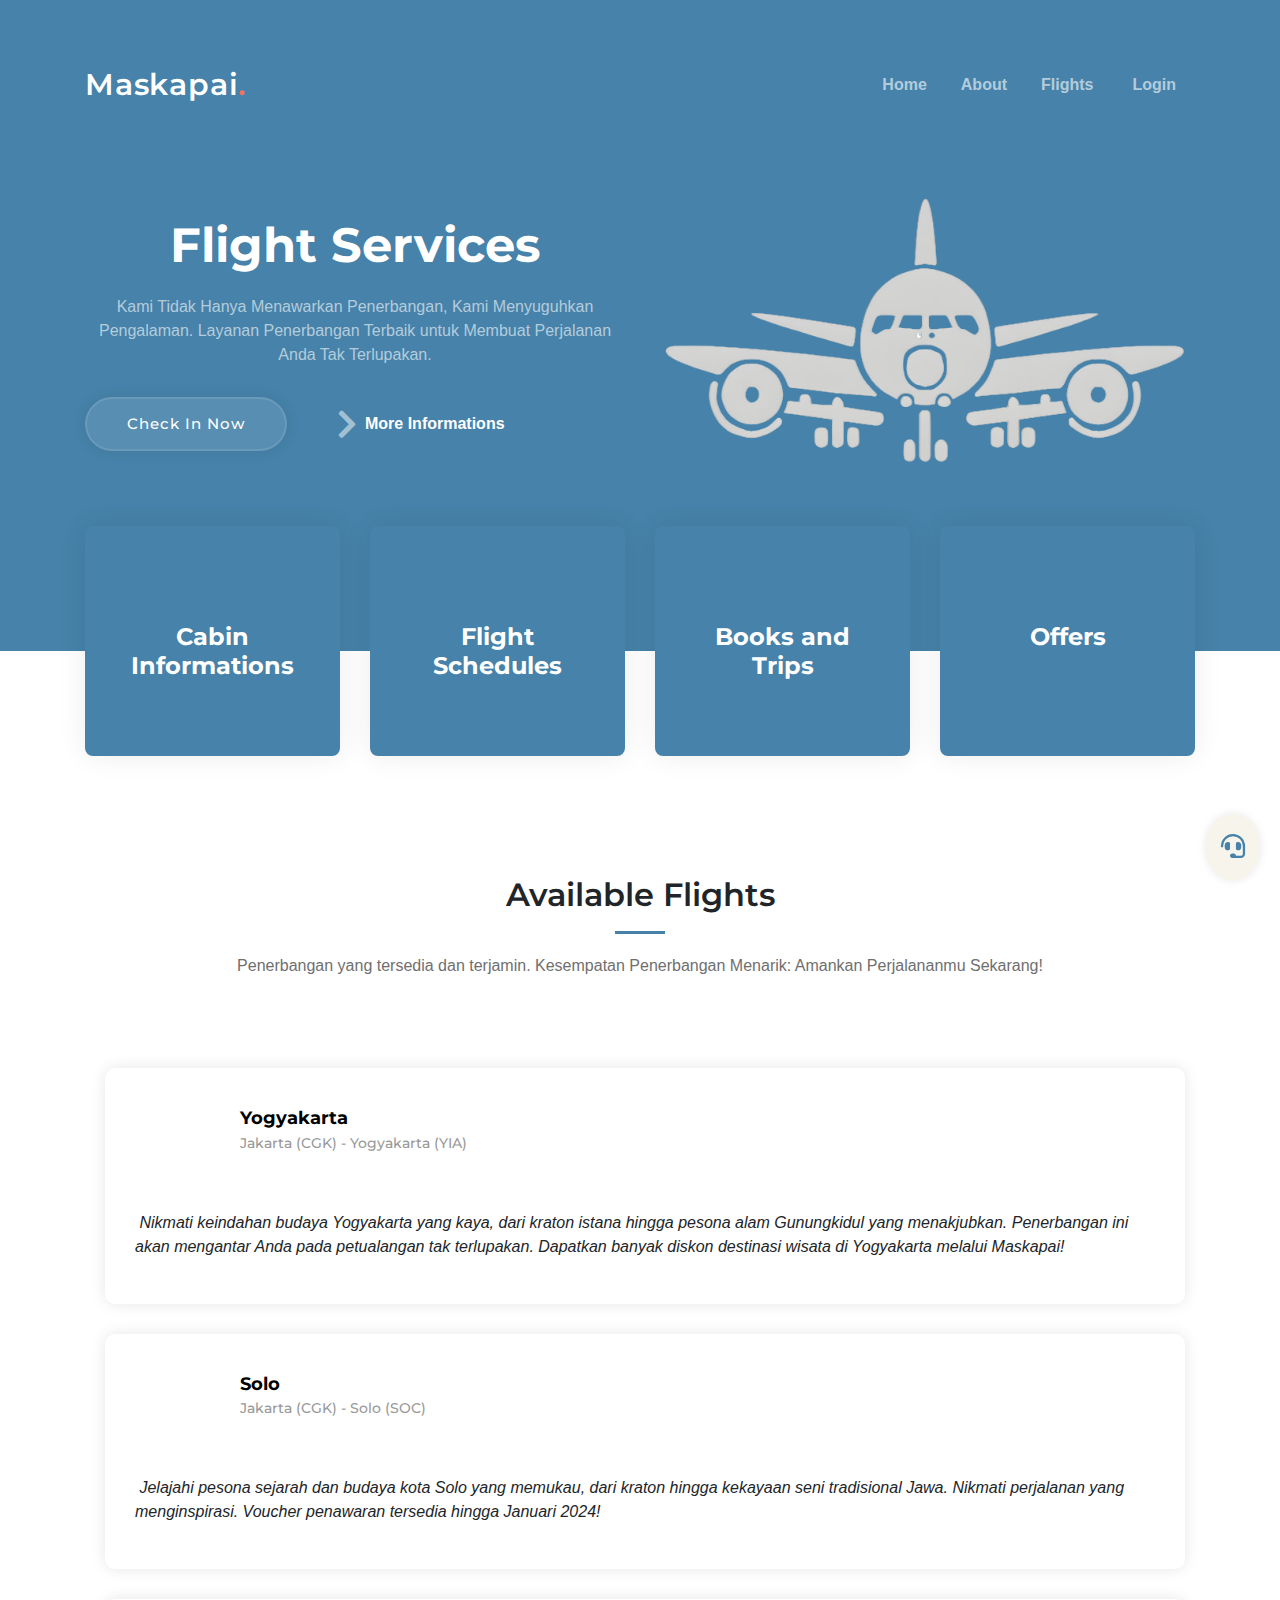
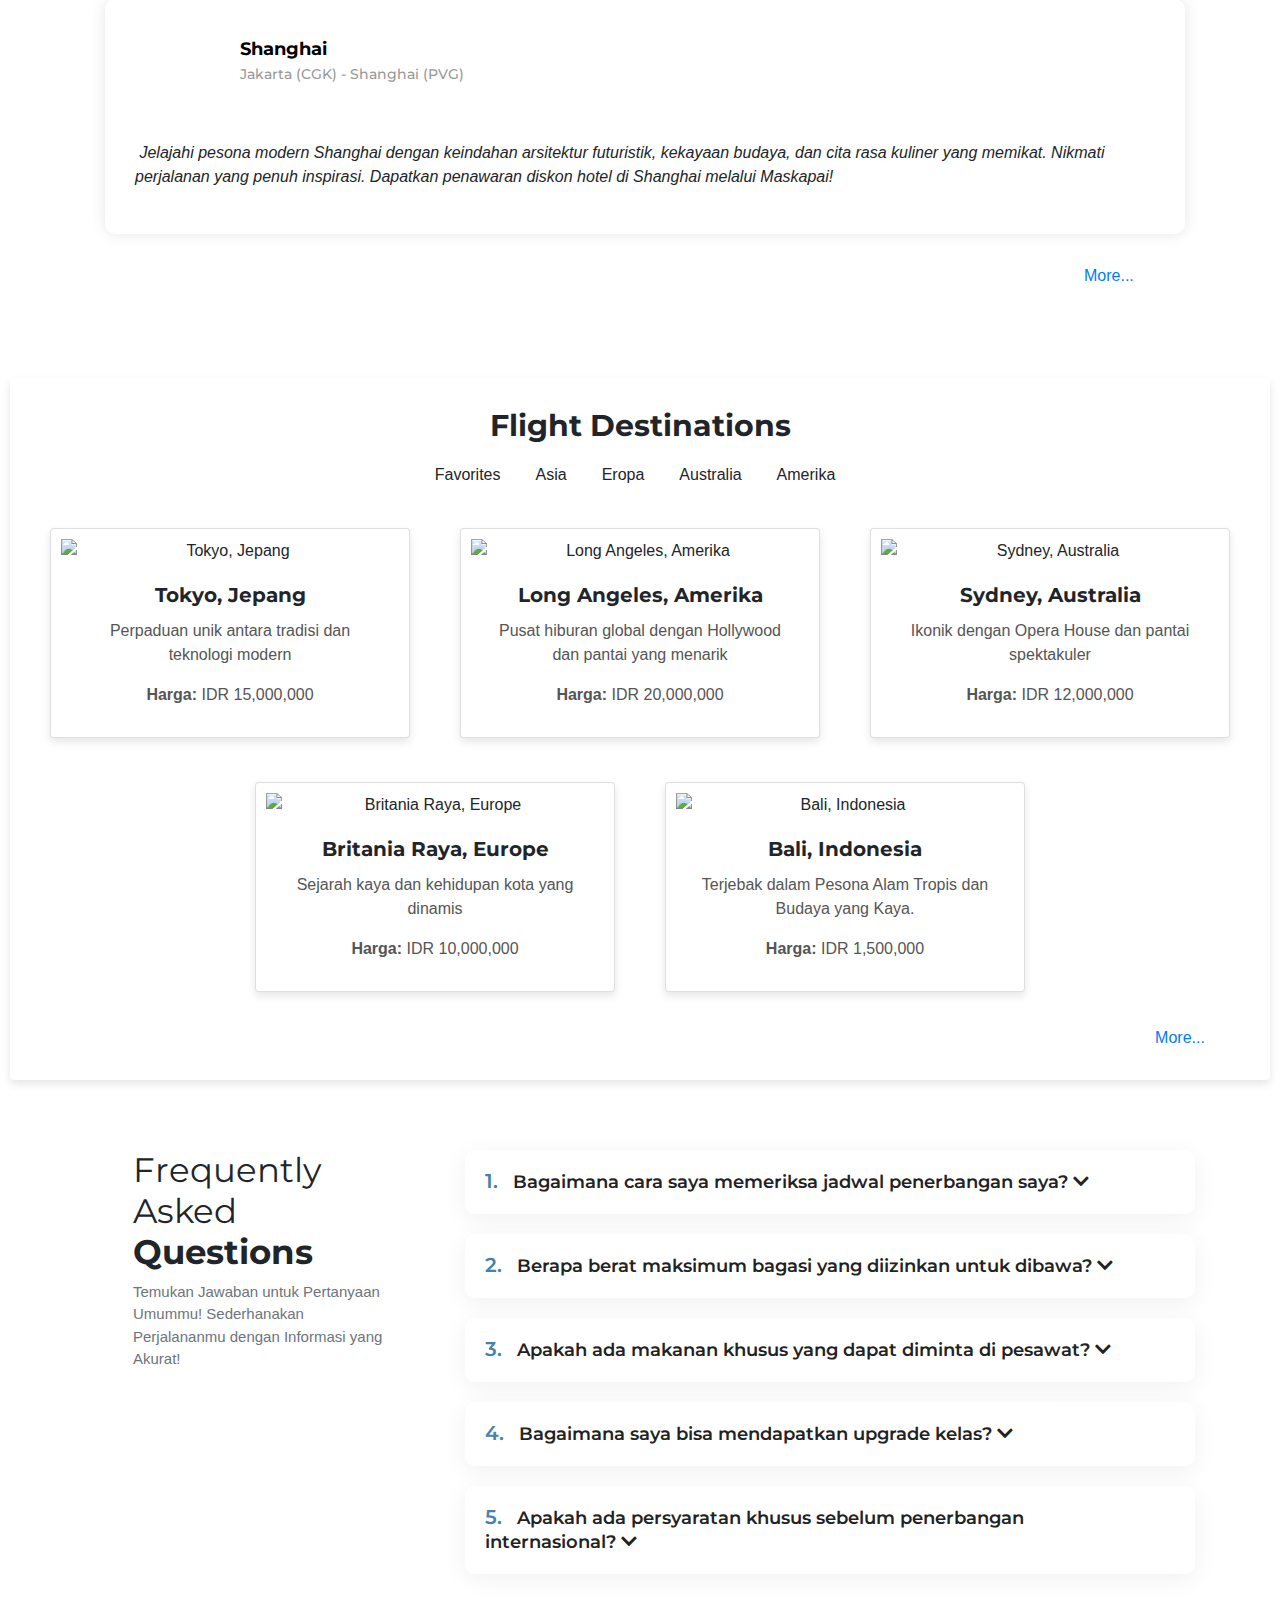
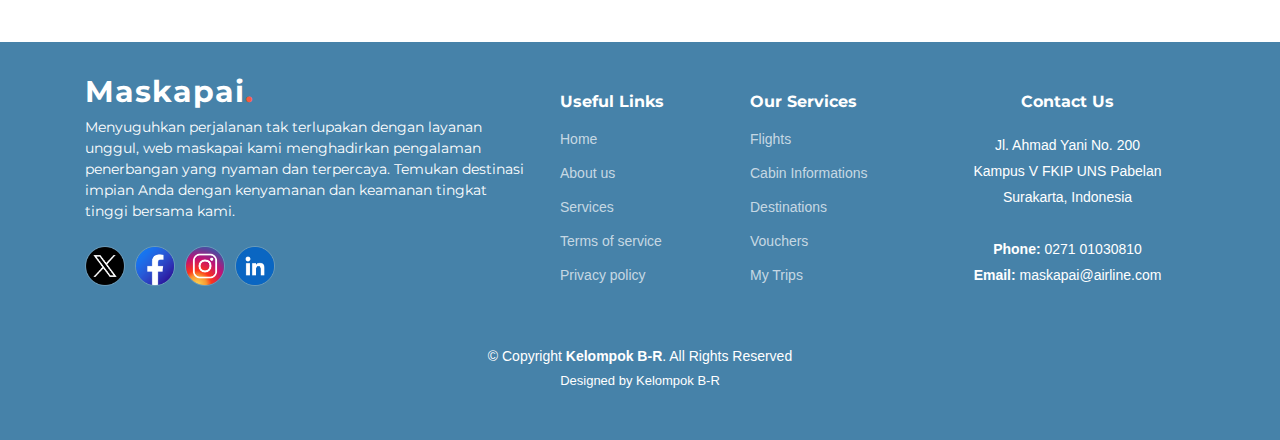
==== commit 95d9a4e5: "up3" ====
--- a/flights.html
+++ b/flights.html
@@ -43,7 +43,7 @@
   <header id="header" class="header d-flex align-items-center">
 
     <div class="container-fluid container-xl d-flex align-items-center justify-content-between">
-      <a href="" class="logo d-flex align-items-center">
+      <a href="index.html" class="logo d-flex align-items-center">
         <h1>Maskapai<span>.</span></h1>
       </a>
       <nav id="navbar" class="navbar">
@@ -155,7 +155,7 @@
               <div class="available-wrap">
                 <div class="available-item">
                   <div class="d-flex align-items-center">
-                    <img src="assets/img/availables/availables-1.jpg" class="available-img flex-shrink-0" alt="">
+                    <img src="assets/yogya.png" class="available-img flex-shrink-0" alt="">
                     <div>
                       <h3>Yogyakarta</h3>
                       <h4>Jakarta (CGK) - Yogyakarta (YIA)</h4>
@@ -178,7 +178,7 @@
               <div class="available-wrap">
                 <div class="available-item">
                   <div class="d-flex align-items-center">
-                    <img src="assets/img/availables/availables-2.jpg" class="available-img flex-shrink-0" alt="">
+                    <img src="assets/solo.jpg" class="available-img flex-shrink-0" alt="">
                     <div>
                       <h3>Solo</h3>
                       <h4>Jakarta (CGK) - Solo (SOC)</h4>
@@ -201,7 +201,7 @@
               <div class="available-wrap">
                 <div class="available-item">
                   <div class="d-flex align-items-center">
-                    <img src="assets/img/availables/availables-4.jpg" class="available-img flex-shrink-0" alt="">
+                    <img src="assets/shanghai.jpg" class="available-img flex-shrink-0" alt="">
                     <div>
                       <h3>Shanghai</h3>
                       <h4>Jakarta (CGK) - Shanghai (PVG)</h4>
@@ -448,37 +448,37 @@
   { 
     name: 'Tokyo, Jepang',
     category: 'asia',
-    image: 'https://via.placeholder.com/300',
-    price: '$1200',
+    image: 'assets/tokyo.jpeg',
+    price: 'IDR 15,000,000',
     info: 'Perpaduan unik antara tradisi dan teknologi modern'
   },
   { 
     name: 'Long Angeles, Amerika',
     category: 'america',
-    image: 'https://via.placeholder.com/300',
-    price: '$1500',
+    image: 'assets/losangeles.jpg',
+    price: 'IDR 20,000,000',
     info: 'Pusat hiburan global dengan Hollywood dan pantai yang menarik'
   },
   { 
     name: 'Sydney, Australia',
     category: 'australia',
-    image: 'https://via.placeholder.com/300',
-    price: '$900',
+    image: 'assets/sydney.jpg',
+    price: 'IDR 12,000,000',
     info: 'Ikonik dengan Opera House dan pantai spektakuler'
   },
   { 
     name: 'Britania Raya, Europe',
     category: 'europe',
-    image: 'https://via.placeholder.com/300',
-    price: '$11000',
+    image: 'assets/uk.jpg',
+    price: 'IDR 10,000,000',
     info: 'Sejarah kaya dan kehidupan kota yang dinamis'
   },
   { 
-    name: 'Jakarta, Indonesia',
+    name: 'Bali, Indonesia',
     category: 'asia',
-    image: 'https://via.placeholder.com/300',
-    price: '$800',
-    info: 'Keragaman budaya dan kehidupan kota yang bersemangat'
+    image: 'assets/bali.jpg',
+    price: 'IDR 1,500,000',
+    info: 'Terjebak dalam Pesona Alam Tropis dan Budaya yang Kaya.'
   },
 ];
 
@@ -535,6 +535,10 @@
 
   </script>
 
+<a href="tel:+123456789" class="customer-service">
+  <i class="fas fa-headset"></i>
+</a>
+
 </body>
 
 </html>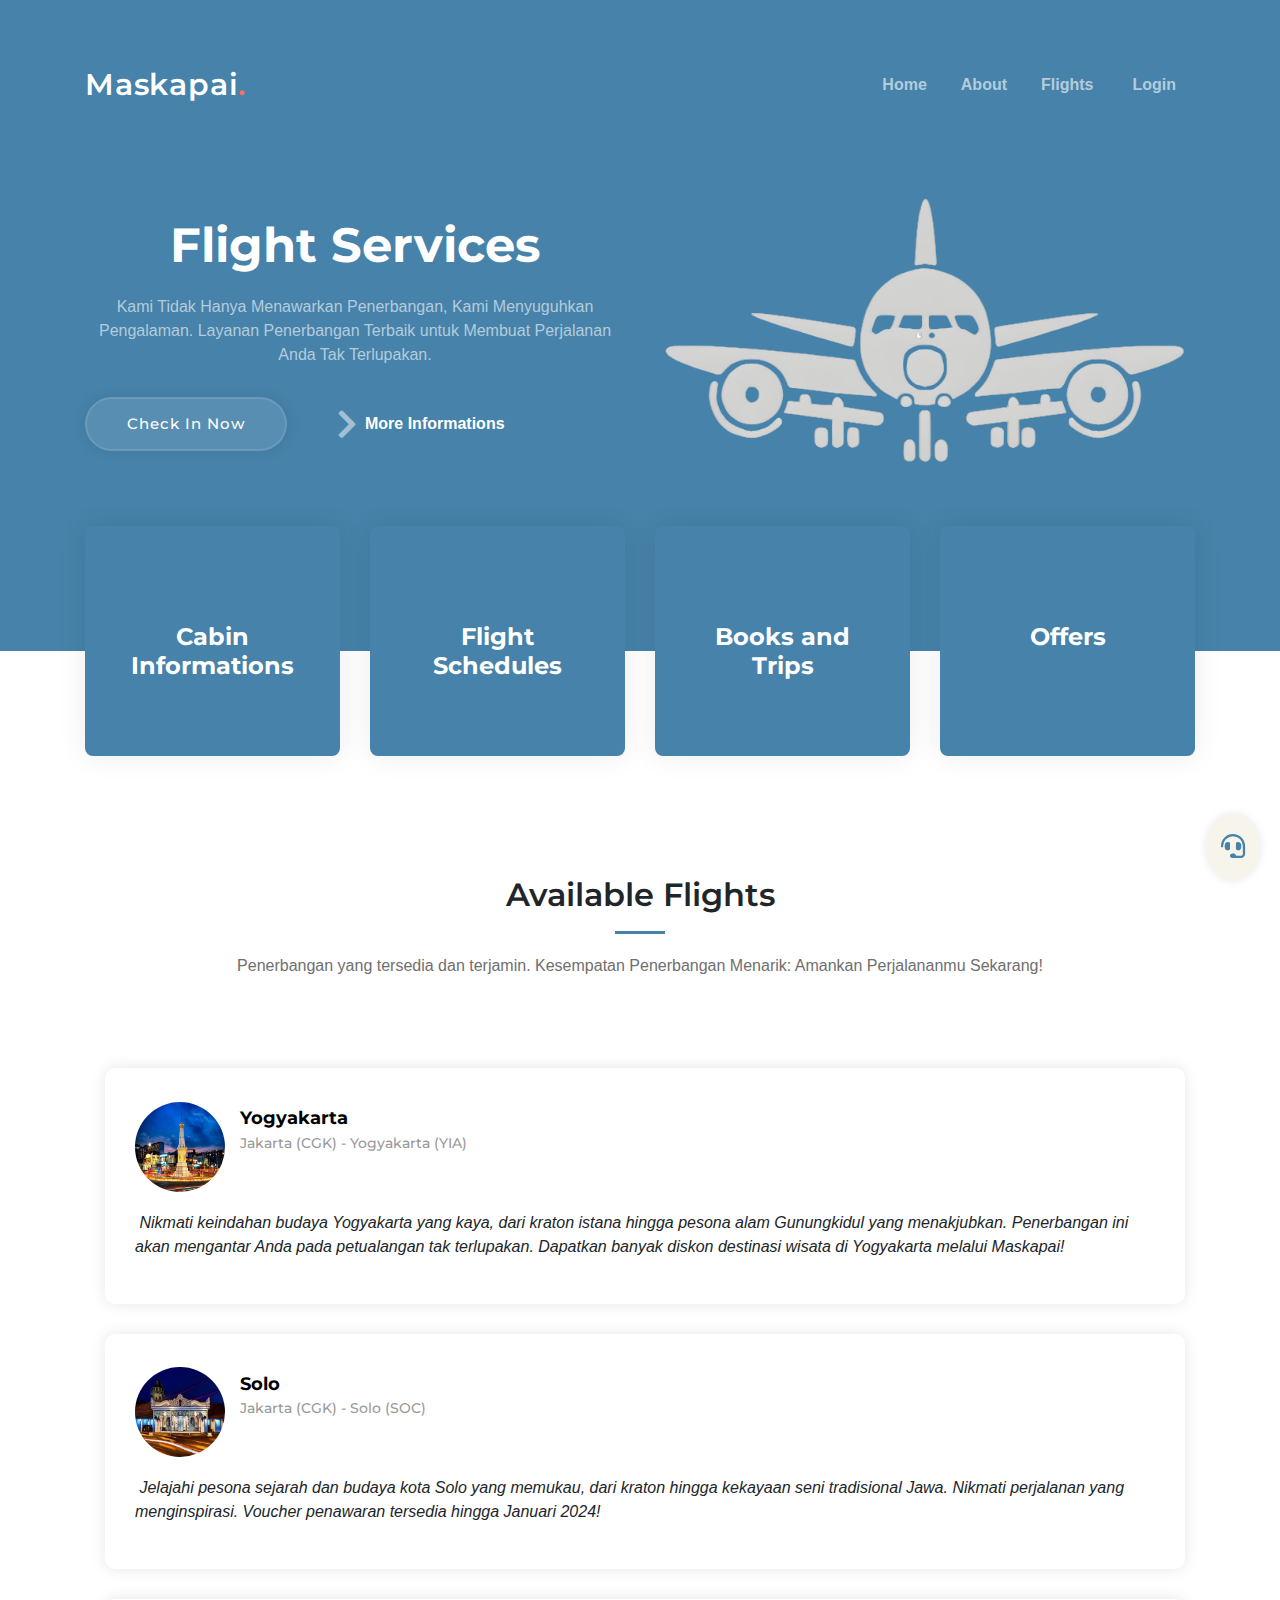
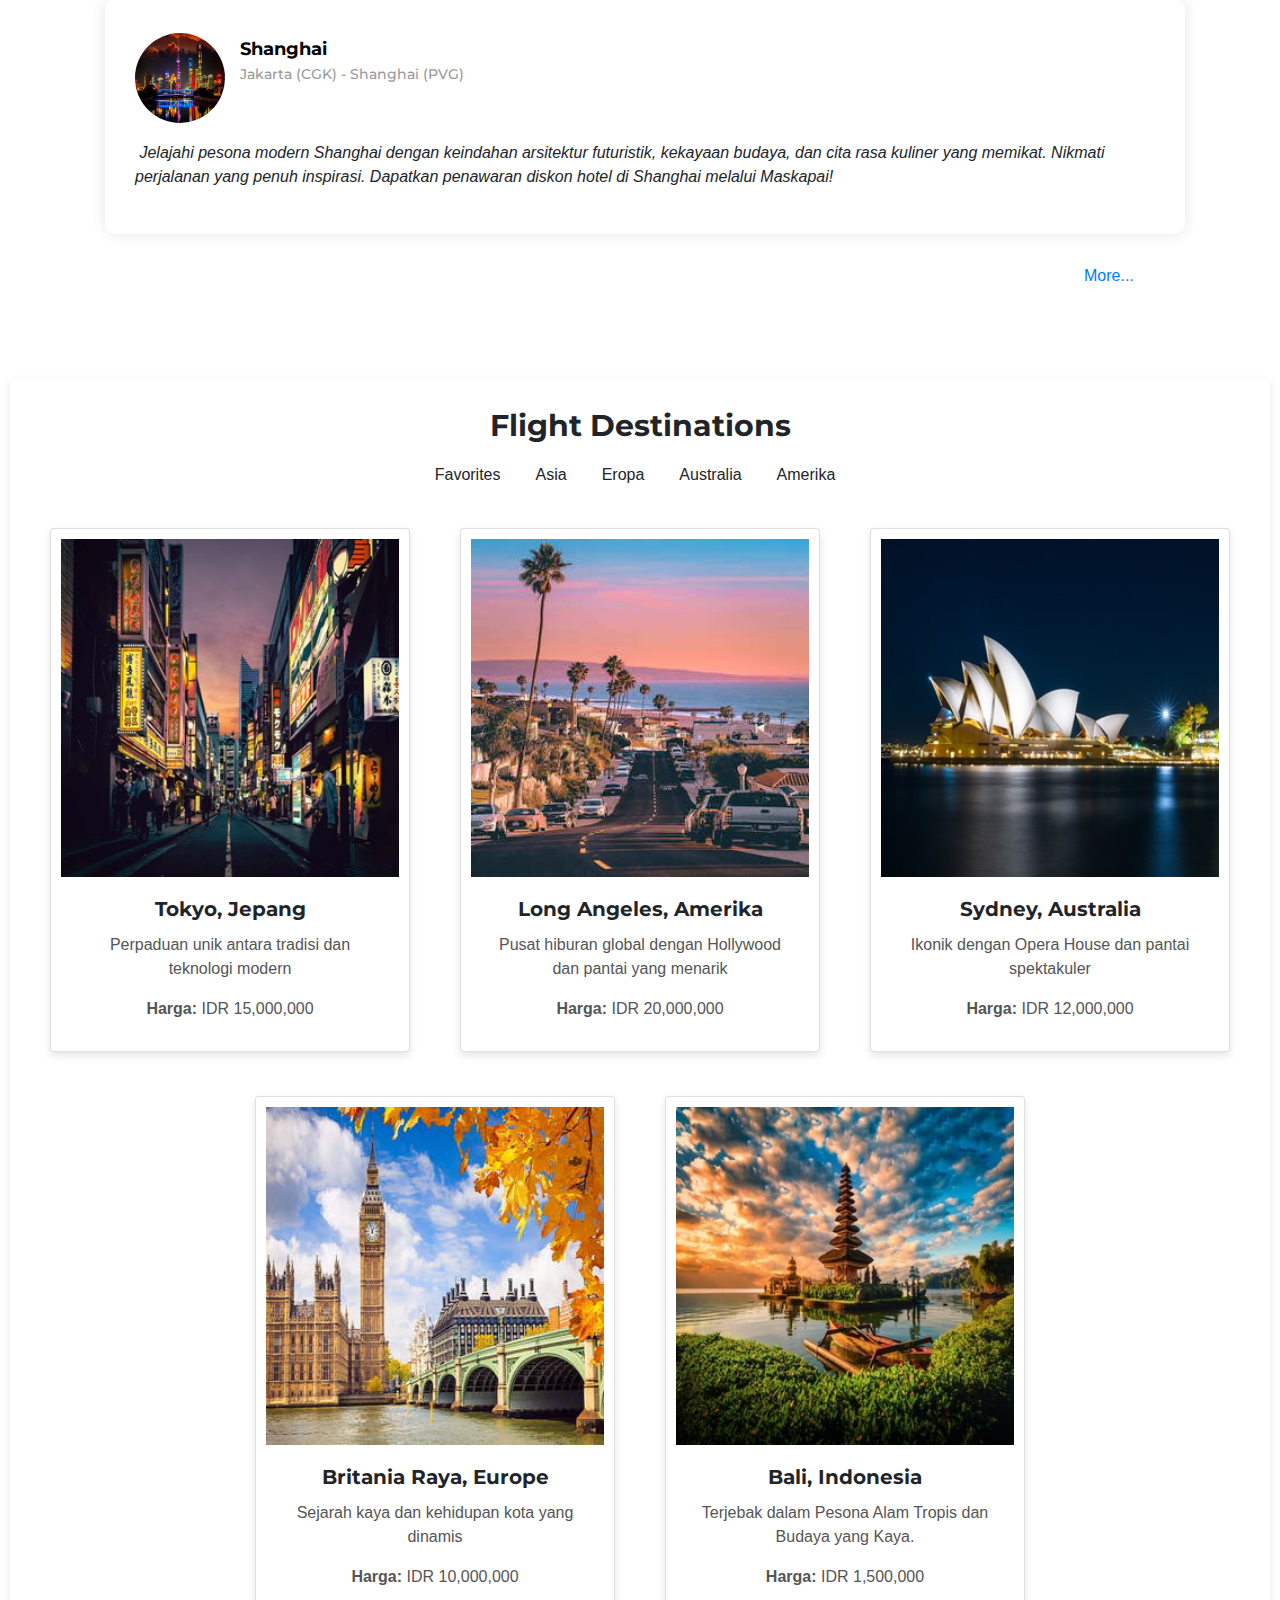
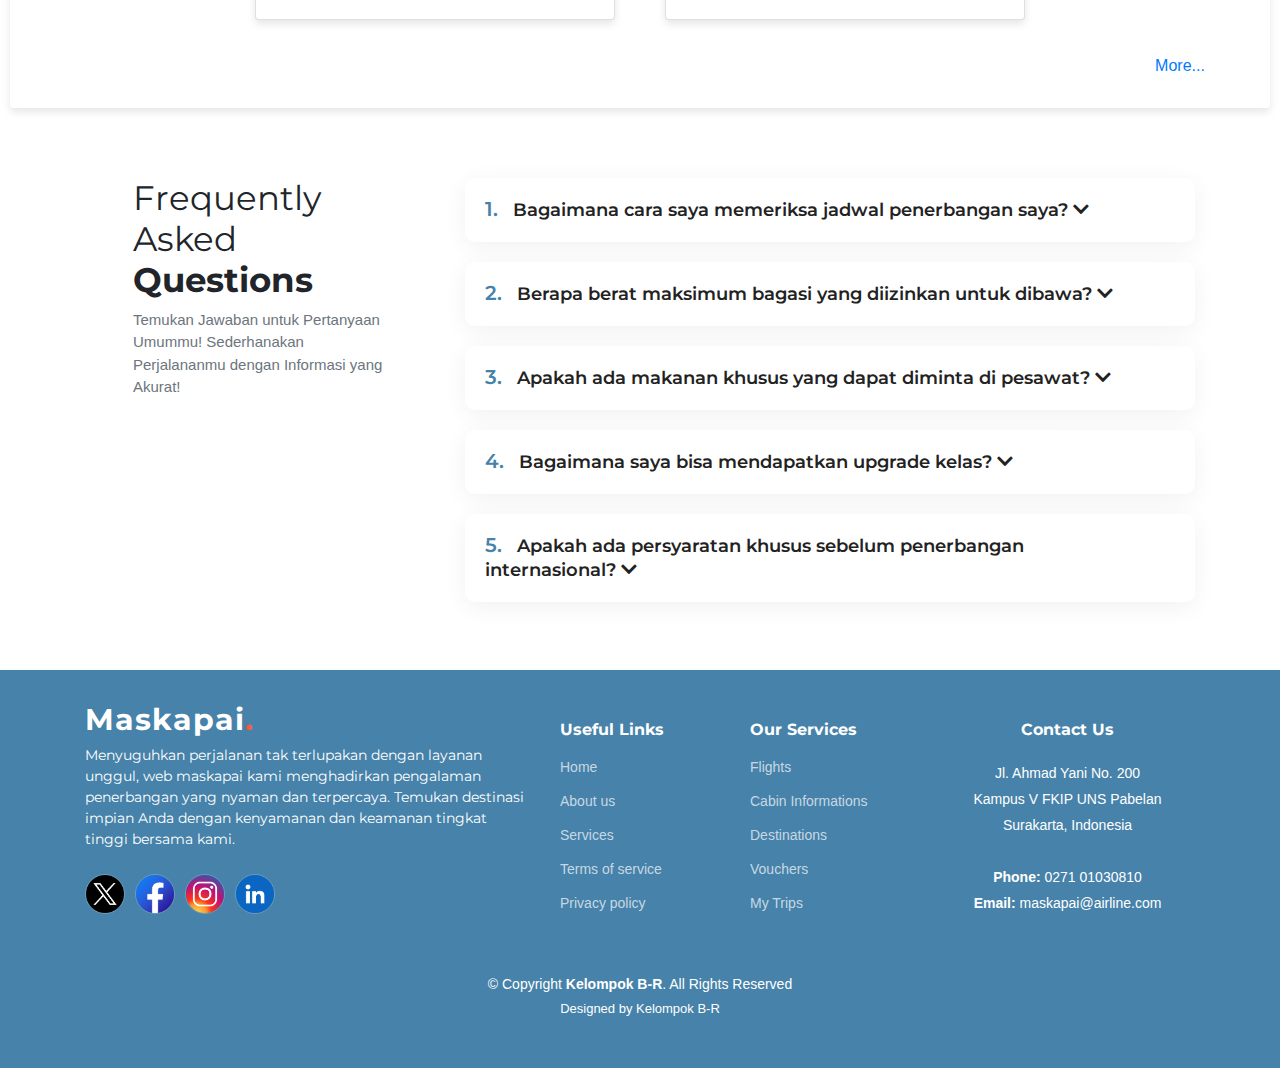
==== commit b3ac7773: "nah" ====
--- a/flights.html
+++ b/flights.html
@@ -388,9 +388,9 @@
         <div class="col-lg-2 col-6 footer-links">
           <h4>Useful Links</h4>
           <ul>
-            <li><a href="#">Home</a></li>
-            <li><a href="#">About us</a></li>
-            <li><a href="#">Services</a></li>
+            <li><a href="index.html">Home</a></li>
+            <li><a href="profil.html">About us</a></li>
+            <li><a href="flights.html">Services</a></li>
             <li><a href="#">Terms of service</a></li>
             <li><a href="#">Privacy policy</a></li>
           </ul>
@@ -399,7 +399,7 @@
         <div class="col-lg-2 col-6 footer-links">
           <h4>Our Services</h4>
           <ul>
-            <li><a href="#">Flights</a></li>
+            <li><a href="flights.html">Flights</a></li>
             <li><a href="#">Cabin Informations</a></li>
             <li><a href="#">Destinations</a></li>
             <li><a href="#">Vouchers</a></li>
--- a/css/flights.css
+++ b/css/flights.css
@@ -85,6 +85,26 @@
     margin-bottom: 0;
     color: #6f6f6f;
   }
+
+  /* Styling untuk hamburger icon */
+.navbar-toggle {
+  display: none; /* Hilangkan hamburger di tampilan desktop */
+  cursor: pointer;}
+
+  /* Media query untuk tampilan smartphone */
+@media screen and (max-width: 768px) {
+  .navbar-toggle {
+    display: block; /* Tampilkan hamburger di tampilan smartphone */
+  }
+
+  .navbar-menu {
+    display: none; /* Sembunyikan menu di awal */
+  }
+
+  .navbar-menu.active {
+    display: block; /* Tampilkan menu saat hamburger diklik */
+  }
+}
   
   /*--------------------------------------------------------------
   # Breadcrumbs
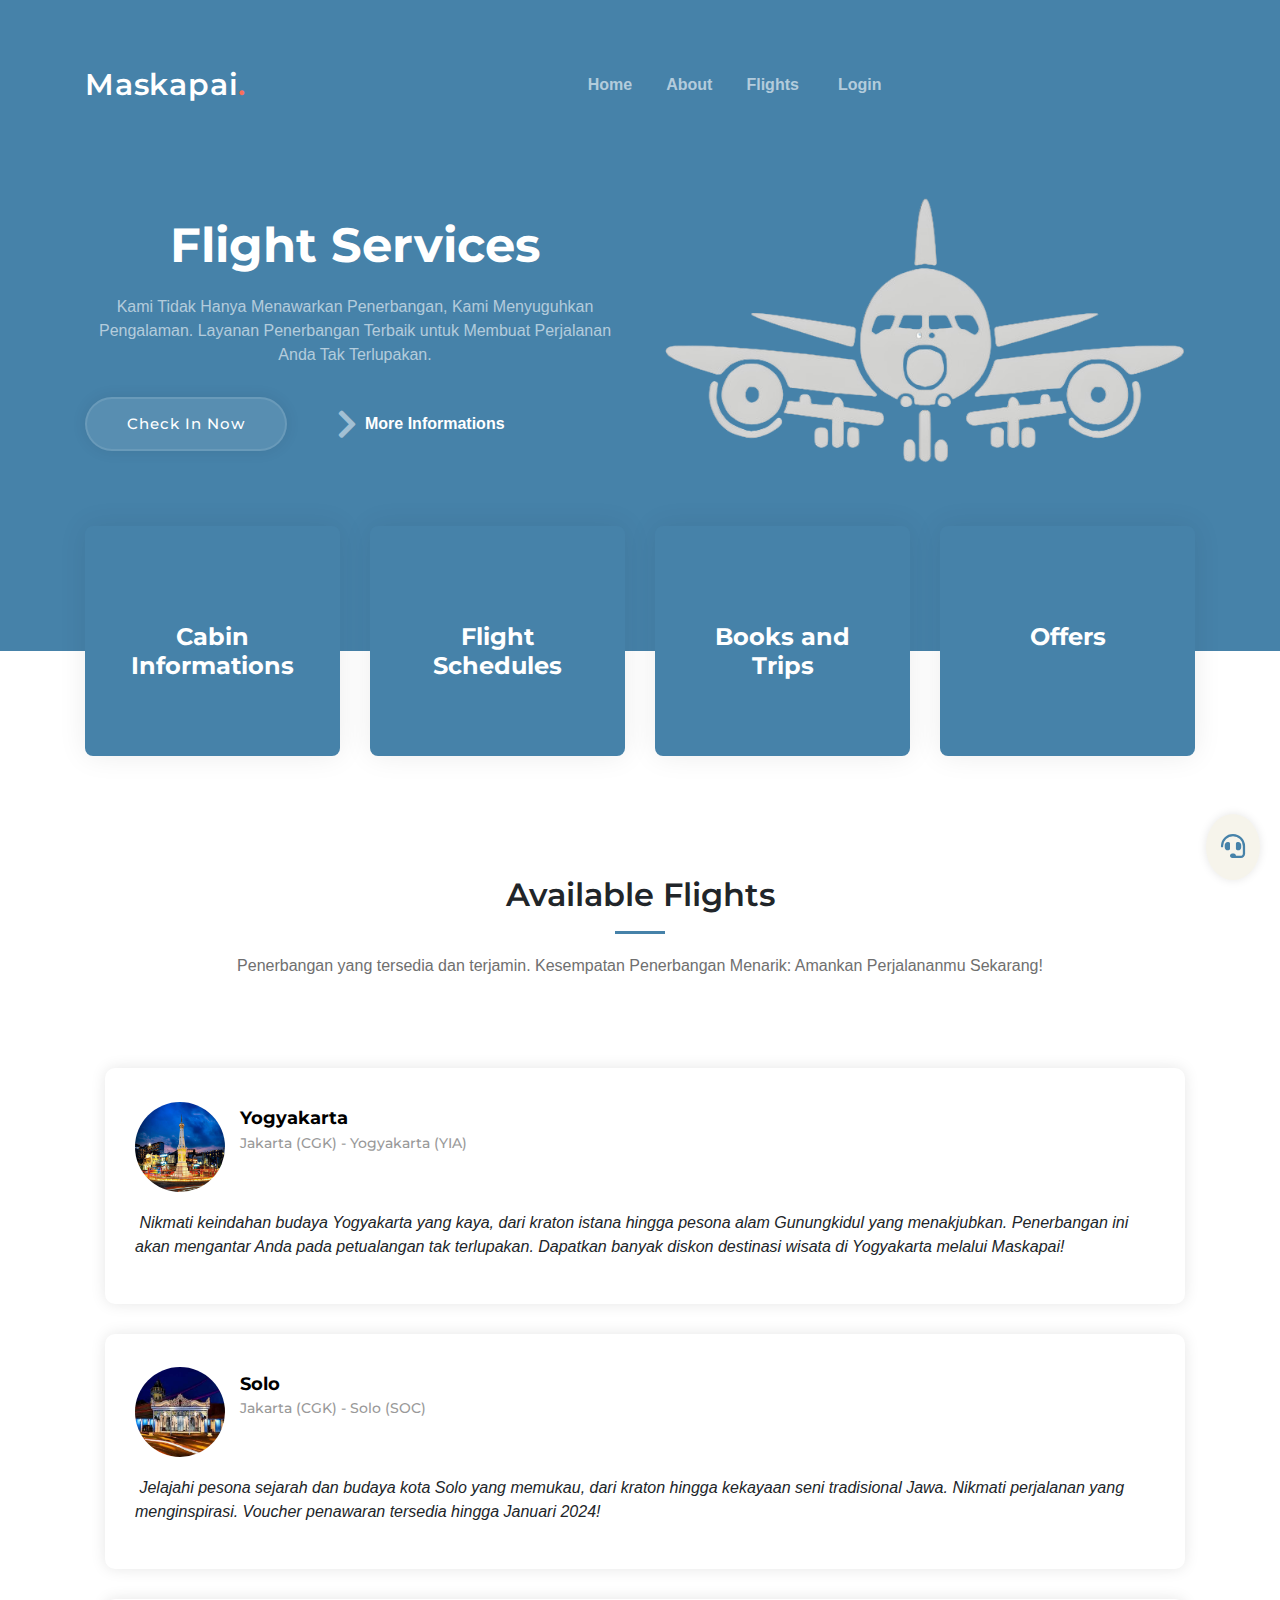
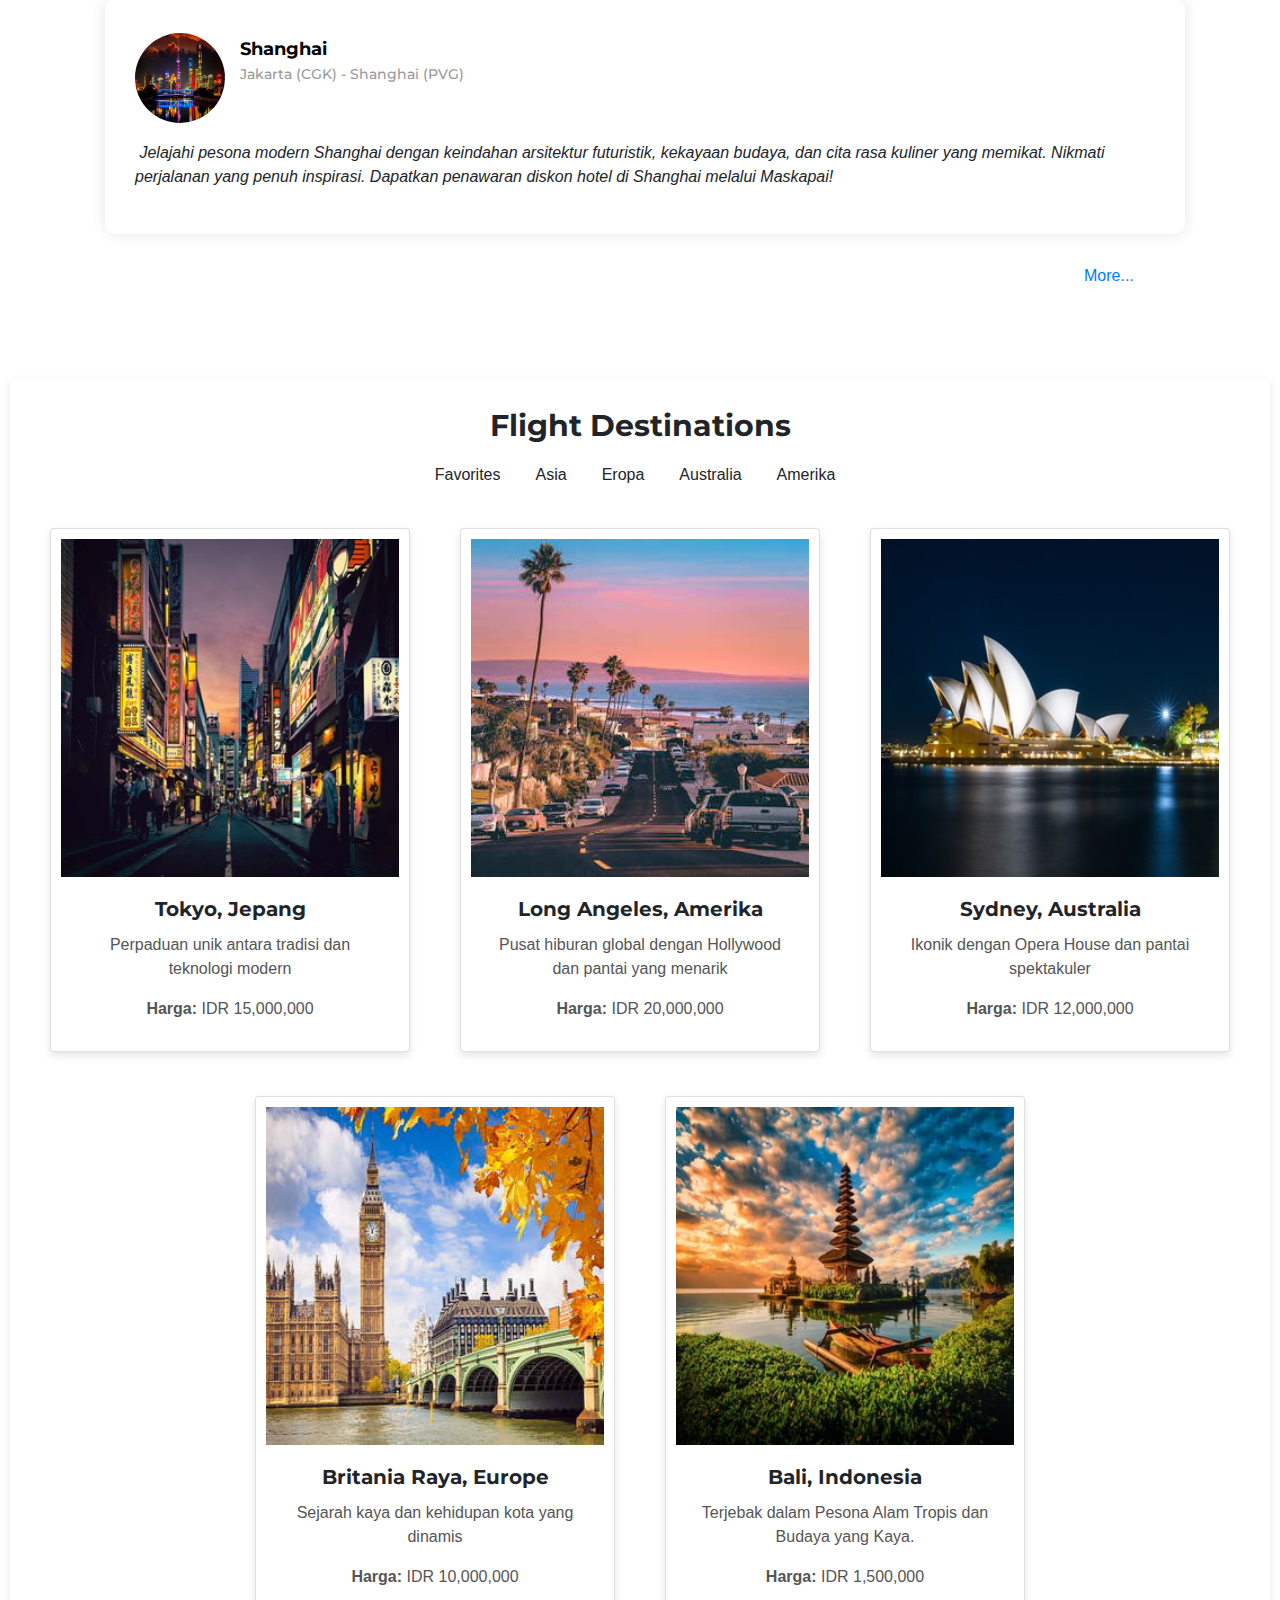
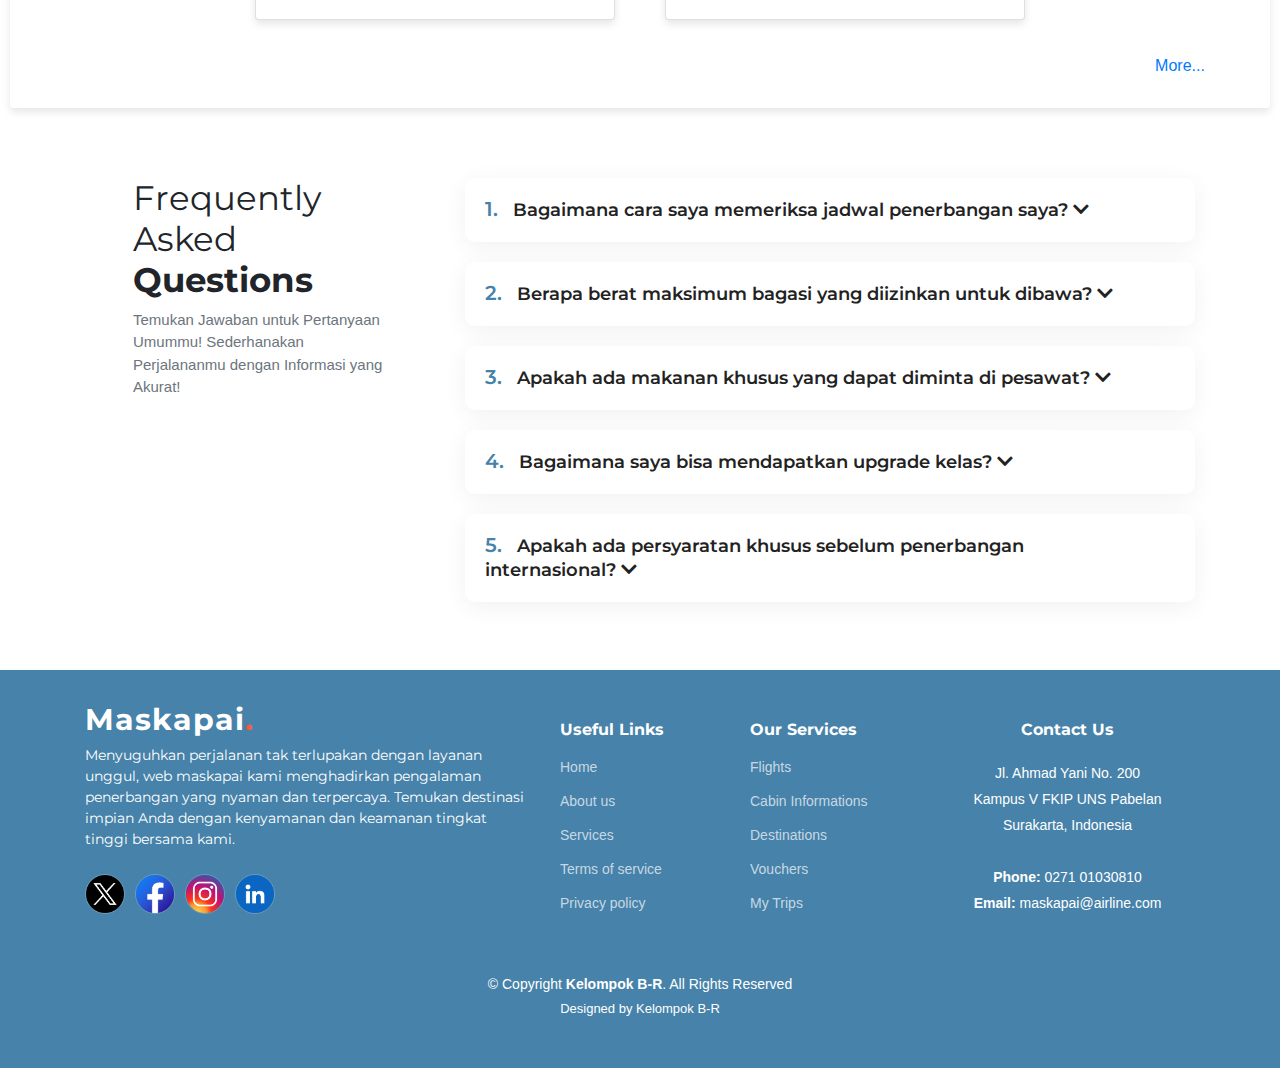
==== commit e1522338: "melengkapi" ====
--- a/flights.html
+++ b/flights.html
@@ -402,8 +402,8 @@
             <li><a href="flights.html">Flights</a></li>
             <li><a href="#">Cabin Informations</a></li>
             <li><a href="#">Destinations</a></li>
-            <li><a href="#">Vouchers</a></li>
-            <li><a href="#">My Trips</a></li>
+            <li><a href="form.html">Vouchers</a></li>
+            <li><a href="form.html">My Trips</a></li>
           </ul>
         </div>
 
--- a/css/flights.css
+++ b/css/flights.css
@@ -469,23 +469,6 @@
     }
   }
   
-  @media (min-width: 1280px) and (max-width: 1366px) {
-    .navbar .dropdown .dropdown ul {
-      left: -90%;
-    }
-  
-    .navbar .dropdown .dropdown:hover>ul {
-      left: -100%;
-    }
-  }
-  
-  @media (min-width: 1280px) {
-  
-    .mobile-nav-show,
-    .mobile-nav-hide {
-      display: none;
-    }
-  }
   
   /*--------------------------------------------------------------
   # Mobile Navigation
